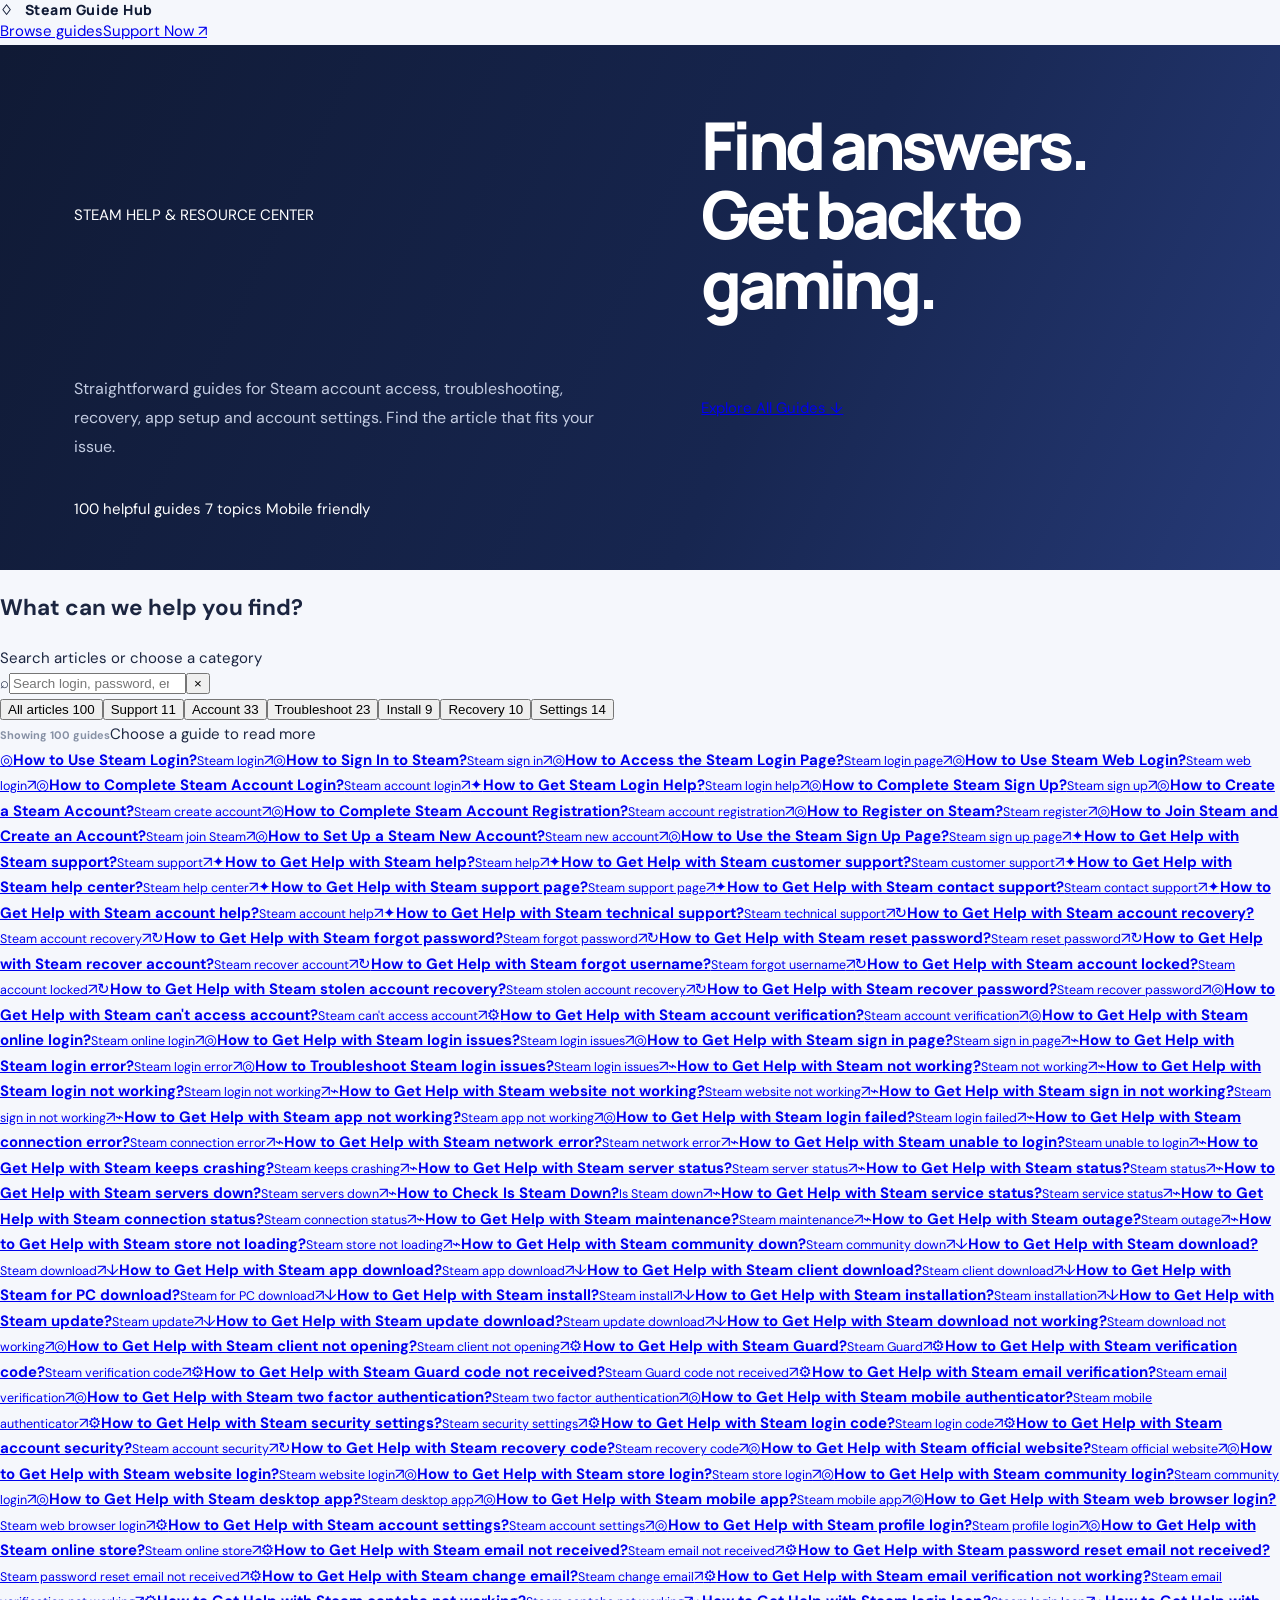
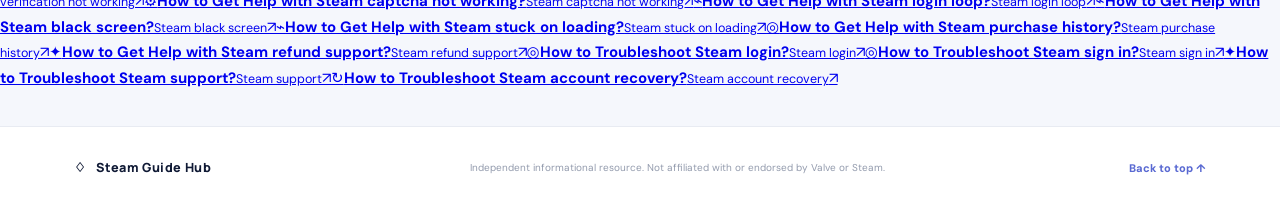
==== index.html @ aa79233b "Add files via upload" ====
<!doctype html><html lang="en"><head><meta charset="utf-8"><meta name="viewport" content="width=device-width, initial-scale=1"><title>Steam Guide Hub | Account Help & Troubleshooting</title><meta name="description" content="Find practical Steam guides for login, account recovery, Steam Guard, downloads, support and troubleshooting."><meta name="theme-color" content="#17245e"><link rel="stylesheet" href="style.css"></head><body id="top">
<header class="site-header"><div class="header-inner"><a class="brand" href="index.html"><span class="brand-icon">♢</span><span>Steam Guide Hub</span></a><nav><a href="#guides">Browse guides</a><a class="support-button" href="#guides">Support Now <span>↗</span></a></nav></div></header>
<main><section class="hero"><div class="hero-inner"><p class="hero-kicker">STEAM HELP & RESOURCE CENTER</p><h1>Find answers.<br>Get back to gaming.</h1><p class="hero-description">Straightforward guides for Steam account access, troubleshooting, recovery, app setup and account settings. Find the article that fits your issue.</p><a class="hero-cta" href="#guides">Explore All Guides <span>↓</span></a><div class="hero-stats"><span><i></i> 100 helpful guides</span><span><i></i> 7 topics</span><span><i></i> Mobile friendly</span></div></div><div class="hero-orbit orbit-one"></div><div class="hero-orbit orbit-two"></div></section>
<section class="library-section" id="guides"><div class="library-panel"><div class="library-heading"><h2>What can we help you find?</h2><span>Search articles or choose a category</span></div><label class="search-field"><span class="search-symbol">⌕</span><input id="guideSearch" type="search" placeholder="Search login, password, error, settings..." aria-label="Search articles"><button id="clearSearch" type="button" aria-label="Clear search">×</button></label><div class="category-row" id="categoryFilters"><button class="category-chip active" type="button" aria-pressed="true" data-filter="All articles">All articles <span>100</span></button><button class="category-chip" type="button" aria-pressed="false" data-filter="Support">Support <span>11</span></button><button class="category-chip" type="button" aria-pressed="false" data-filter="Account">Account <span>33</span></button><button class="category-chip" type="button" aria-pressed="false" data-filter="Troubleshoot">Troubleshoot <span>23</span></button><button class="category-chip" type="button" aria-pressed="false" data-filter="Install">Install <span>9</span></button><button class="category-chip" type="button" aria-pressed="false" data-filter="Recovery">Recovery <span>10</span></button><button class="category-chip" type="button" aria-pressed="false" data-filter="Settings">Settings <span>14</span></button></div><div class="results-heading"><strong id="resultCount">Showing 100 guides</strong><span>Choose a guide to read more</span></div><div class="article-grid" id="articleGrid"><a class="article-card" href="how-to-use-steam-login.html" data-category="Account" data-search="how to use steam login? steam login account"><span class="article-card-icon">◎</span><span class="article-card-body"><strong>How to Use Steam Login?</strong><small>Steam login</small></span><span class="article-card-arrow">↗</span></a><a class="article-card" href="how-to-sign-in-to-steam.html" data-category="Account" data-search="how to sign in to steam? steam sign in account"><span class="article-card-icon">◎</span><span class="article-card-body"><strong>How to Sign In to Steam?</strong><small>Steam sign in</small></span><span class="article-card-arrow">↗</span></a><a class="article-card" href="how-to-access-the-steam-login-page.html" data-category="Account" data-search="how to access the steam login page? steam login page account"><span class="article-card-icon">◎</span><span class="article-card-body"><strong>How to Access the Steam Login Page?</strong><small>Steam login page</small></span><span class="article-card-arrow">↗</span></a><a class="article-card" href="how-to-use-steam-web-login.html" data-category="Account" data-search="how to use steam web login? steam web login account"><span class="article-card-icon">◎</span><span class="article-card-body"><strong>How to Use Steam Web Login?</strong><small>Steam web login</small></span><span class="article-card-arrow">↗</span></a><a class="article-card" href="how-to-complete-steam-account-login.html" data-category="Account" data-search="how to complete steam account login? steam account login account"><span class="article-card-icon">◎</span><span class="article-card-body"><strong>How to Complete Steam Account Login?</strong><small>Steam account login</small></span><span class="article-card-arrow">↗</span></a><a class="article-card" href="how-to-get-steam-login-help.html" data-category="Support" data-search="how to get steam login help? steam login help support"><span class="article-card-icon">✦</span><span class="article-card-body"><strong>How to Get Steam Login Help?</strong><small>Steam login help</small></span><span class="article-card-arrow">↗</span></a><a class="article-card" href="how-to-complete-steam-sign-up.html" data-category="Account" data-search="how to complete steam sign up? steam sign up account"><span class="article-card-icon">◎</span><span class="article-card-body"><strong>How to Complete Steam Sign Up?</strong><small>Steam sign up</small></span><span class="article-card-arrow">↗</span></a><a class="article-card" href="how-to-create-a-steam-account.html" data-category="Account" data-search="how to create a steam account? steam create account account"><span class="article-card-icon">◎</span><span class="article-card-body"><strong>How to Create a Steam Account?</strong><small>Steam create account</small></span><span class="article-card-arrow">↗</span></a><a class="article-card" href="how-to-complete-steam-account-registration.html" data-category="Account" data-search="how to complete steam account registration? steam account registration account"><span class="article-card-icon">◎</span><span class="article-card-body"><strong>How to Complete Steam Account Registration?</strong><small>Steam account registration</small></span><span class="article-card-arrow">↗</span></a><a class="article-card" href="how-to-register-on-steam.html" data-category="Account" data-search="how to register on steam? steam register account"><span class="article-card-icon">◎</span><span class="article-card-body"><strong>How to Register on Steam?</strong><small>Steam register</small></span><span class="article-card-arrow">↗</span></a><a class="article-card" href="how-to-join-steam-and-create-an-account.html" data-category="Account" data-search="how to join steam and create an account? steam join steam account"><span class="article-card-icon">◎</span><span class="article-card-body"><strong>How to Join Steam and Create an Account?</strong><small>Steam join Steam</small></span><span class="article-card-arrow">↗</span></a><a class="article-card" href="how-to-set-up-a-steam-new-account.html" data-category="Account" data-search="how to set up a steam new account? steam new account account"><span class="article-card-icon">◎</span><span class="article-card-body"><strong>How to Set Up a Steam New Account?</strong><small>Steam new account</small></span><span class="article-card-arrow">↗</span></a><a class="article-card" href="how-to-use-the-steam-sign-up-page.html" data-category="Account" data-search="how to use the steam sign up page? steam sign up page account"><span class="article-card-icon">◎</span><span class="article-card-body"><strong>How to Use the Steam Sign Up Page?</strong><small>Steam sign up page</small></span><span class="article-card-arrow">↗</span></a><a class="article-card" href="how-to-get-help-with-steam-support.html" data-category="Support" data-search="how to get help with steam support? steam support support"><span class="article-card-icon">✦</span><span class="article-card-body"><strong>How to Get Help with Steam support?</strong><small>Steam support</small></span><span class="article-card-arrow">↗</span></a><a class="article-card" href="how-to-get-help-with-steam-help.html" data-category="Support" data-search="how to get help with steam help? steam help support"><span class="article-card-icon">✦</span><span class="article-card-body"><strong>How to Get Help with Steam help?</strong><small>Steam help</small></span><span class="article-card-arrow">↗</span></a><a class="article-card" href="how-to-get-help-with-steam-customer-support.html" data-category="Support" data-search="how to get help with steam customer support? steam customer support support"><span class="article-card-icon">✦</span><span class="article-card-body"><strong>How to Get Help with Steam customer support?</strong><small>Steam customer support</small></span><span class="article-card-arrow">↗</span></a><a class="article-card" href="how-to-get-help-with-steam-help-center.html" data-category="Support" data-search="how to get help with steam help center? steam help center support"><span class="article-card-icon">✦</span><span class="article-card-body"><strong>How to Get Help with Steam help center?</strong><small>Steam help center</small></span><span class="article-card-arrow">↗</span></a><a class="article-card" href="how-to-get-help-with-steam-support-page.html" data-category="Support" data-search="how to get help with steam support page? steam support page support"><span class="article-card-icon">✦</span><span class="article-card-body"><strong>How to Get Help with Steam support page?</strong><small>Steam support page</small></span><span class="article-card-arrow">↗</span></a><a class="article-card" href="how-to-get-help-with-steam-contact-support.html" data-category="Support" data-search="how to get help with steam contact support? steam contact support support"><span class="article-card-icon">✦</span><span class="article-card-body"><strong>How to Get Help with Steam contact support?</strong><small>Steam contact support</small></span><span class="article-card-arrow">↗</span></a><a class="article-card" href="how-to-get-help-with-steam-account-help.html" data-category="Support" data-search="how to get help with steam account help? steam account help support"><span class="article-card-icon">✦</span><span class="article-card-body"><strong>How to Get Help with Steam account help?</strong><small>Steam account help</small></span><span class="article-card-arrow">↗</span></a><a class="article-card" href="how-to-get-help-with-steam-technical-support.html" data-category="Support" data-search="how to get help with steam technical support? steam technical support support"><span class="article-card-icon">✦</span><span class="article-card-body"><strong>How to Get Help with Steam technical support?</strong><small>Steam technical support</small></span><span class="article-card-arrow">↗</span></a><a class="article-card" href="how-to-get-help-with-steam-account-recovery.html" data-category="Recovery" data-search="how to get help with steam account recovery? steam account recovery recovery"><span class="article-card-icon">↻</span><span class="article-card-body"><strong>How to Get Help with Steam account recovery?</strong><small>Steam account recovery</small></span><span class="article-card-arrow">↗</span></a><a class="article-card" href="how-to-get-help-with-steam-forgot-password.html" data-category="Recovery" data-search="how to get help with steam forgot password? steam forgot password recovery"><span class="article-card-icon">↻</span><span class="article-card-body"><strong>How to Get Help with Steam forgot password?</strong><small>Steam forgot password</small></span><span class="article-card-arrow">↗</span></a><a class="article-card" href="how-to-get-help-with-steam-reset-password.html" data-category="Recovery" data-search="how to get help with steam reset password? steam reset password recovery"><span class="article-card-icon">↻</span><span class="article-card-body"><strong>How to Get Help with Steam reset password?</strong><small>Steam reset password</small></span><span class="article-card-arrow">↗</span></a><a class="article-card" href="how-to-get-help-with-steam-recover-account.html" data-category="Recovery" data-search="how to get help with steam recover account? steam recover account recovery"><span class="article-card-icon">↻</span><span class="article-card-body"><strong>How to Get Help with Steam recover account?</strong><small>Steam recover account</small></span><span class="article-card-arrow">↗</span></a><a class="article-card" href="how-to-get-help-with-steam-forgot-username.html" data-category="Recovery" data-search="how to get help with steam forgot username? steam forgot username recovery"><span class="article-card-icon">↻</span><span class="article-card-body"><strong>How to Get Help with Steam forgot username?</strong><small>Steam forgot username</small></span><span class="article-card-arrow">↗</span></a><a class="article-card" href="how-to-get-help-with-steam-account-locked.html" data-category="Recovery" data-search="how to get help with steam account locked? steam account locked recovery"><span class="article-card-icon">↻</span><span class="article-card-body"><strong>How to Get Help with Steam account locked?</strong><small>Steam account locked</small></span><span class="article-card-arrow">↗</span></a><a class="article-card" href="how-to-get-help-with-steam-stolen-account-recovery.html" data-category="Recovery" data-search="how to get help with steam stolen account recovery? steam stolen account recovery recovery"><span class="article-card-icon">↻</span><span class="article-card-body"><strong>How to Get Help with Steam stolen account recovery?</strong><small>Steam stolen account recovery</small></span><span class="article-card-arrow">↗</span></a><a class="article-card" href="how-to-get-help-with-steam-recover-password.html" data-category="Recovery" data-search="how to get help with steam recover password? steam recover password recovery"><span class="article-card-icon">↻</span><span class="article-card-body"><strong>How to Get Help with Steam recover password?</strong><small>Steam recover password</small></span><span class="article-card-arrow">↗</span></a><a class="article-card" href="how-to-get-help-with-steam-can-t-access-account.html" data-category="Account" data-search="how to get help with steam can&amp;#x27;t access account? steam can&amp;#x27;t access account account"><span class="article-card-icon">◎</span><span class="article-card-body"><strong>How to Get Help with Steam can&#x27;t access account?</strong><small>Steam can&#x27;t access account</small></span><span class="article-card-arrow">↗</span></a><a class="article-card" href="how-to-get-help-with-steam-account-verification.html" data-category="Settings" data-search="how to get help with steam account verification? steam account verification settings"><span class="article-card-icon">⚙</span><span class="article-card-body"><strong>How to Get Help with Steam account verification?</strong><small>Steam account verification</small></span><span class="article-card-arrow">↗</span></a><a class="article-card" href="how-to-get-help-with-steam-online-login.html" data-category="Account" data-search="how to get help with steam online login? steam online login account"><span class="article-card-icon">◎</span><span class="article-card-body"><strong>How to Get Help with Steam online login?</strong><small>Steam online login</small></span><span class="article-card-arrow">↗</span></a><a class="article-card" href="how-to-get-help-with-steam-login-issues.html" data-category="Account" data-search="how to get help with steam login issues? steam login issues account"><span class="article-card-icon">◎</span><span class="article-card-body"><strong>How to Get Help with Steam login issues?</strong><small>Steam login issues</small></span><span class="article-card-arrow">↗</span></a><a class="article-card" href="how-to-get-help-with-steam-sign-in-page.html" data-category="Account" data-search="how to get help with steam sign in page? steam sign in page account"><span class="article-card-icon">◎</span><span class="article-card-body"><strong>How to Get Help with Steam sign in page?</strong><small>Steam sign in page</small></span><span class="article-card-arrow">↗</span></a><a class="article-card" href="how-to-get-help-with-steam-login-error.html" data-category="Troubleshoot" data-search="how to get help with steam login error? steam login error troubleshoot"><span class="article-card-icon">⌁</span><span class="article-card-body"><strong>How to Get Help with Steam login error?</strong><small>Steam login error</small></span><span class="article-card-arrow">↗</span></a><a class="article-card" href="how-to-troubleshoot-steam-login-issues.html" data-category="Account" data-search="how to troubleshoot steam login issues? steam login issues account"><span class="article-card-icon">◎</span><span class="article-card-body"><strong>How to Troubleshoot Steam login issues?</strong><small>Steam login issues</small></span><span class="article-card-arrow">↗</span></a><a class="article-card" href="how-to-get-help-with-steam-not-working.html" data-category="Troubleshoot" data-search="how to get help with steam not working? steam not working troubleshoot"><span class="article-card-icon">⌁</span><span class="article-card-body"><strong>How to Get Help with Steam not working?</strong><small>Steam not working</small></span><span class="article-card-arrow">↗</span></a><a class="article-card" href="how-to-get-help-with-steam-login-not-working.html" data-category="Troubleshoot" data-search="how to get help with steam login not working? steam login not working troubleshoot"><span class="article-card-icon">⌁</span><span class="article-card-body"><strong>How to Get Help with Steam login not working?</strong><small>Steam login not working</small></span><span class="article-card-arrow">↗</span></a><a class="article-card" href="how-to-get-help-with-steam-website-not-working.html" data-category="Troubleshoot" data-search="how to get help with steam website not working? steam website not working troubleshoot"><span class="article-card-icon">⌁</span><span class="article-card-body"><strong>How to Get Help with Steam website not working?</strong><small>Steam website not working</small></span><span class="article-card-arrow">↗</span></a><a class="article-card" href="how-to-get-help-with-steam-sign-in-not-working.html" data-category="Troubleshoot" data-search="how to get help with steam sign in not working? steam sign in not working troubleshoot"><span class="article-card-icon">⌁</span><span class="article-card-body"><strong>How to Get Help with Steam sign in not working?</strong><small>Steam sign in not working</small></span><span class="article-card-arrow">↗</span></a><a class="article-card" href="how-to-get-help-with-steam-app-not-working.html" data-category="Troubleshoot" data-search="how to get help with steam app not working? steam app not working troubleshoot"><span class="article-card-icon">⌁</span><span class="article-card-body"><strong>How to Get Help with Steam app not working?</strong><small>Steam app not working</small></span><span class="article-card-arrow">↗</span></a><a class="article-card" href="how-to-get-help-with-steam-login-failed.html" data-category="Account" data-search="how to get help with steam login failed? steam login failed account"><span class="article-card-icon">◎</span><span class="article-card-body"><strong>How to Get Help with Steam login failed?</strong><small>Steam login failed</small></span><span class="article-card-arrow">↗</span></a><a class="article-card" href="how-to-get-help-with-steam-connection-error.html" data-category="Troubleshoot" data-search="how to get help with steam connection error? steam connection error troubleshoot"><span class="article-card-icon">⌁</span><span class="article-card-body"><strong>How to Get Help with Steam connection error?</strong><small>Steam connection error</small></span><span class="article-card-arrow">↗</span></a><a class="article-card" href="how-to-get-help-with-steam-network-error.html" data-category="Troubleshoot" data-search="how to get help with steam network error? steam network error troubleshoot"><span class="article-card-icon">⌁</span><span class="article-card-body"><strong>How to Get Help with Steam network error?</strong><small>Steam network error</small></span><span class="article-card-arrow">↗</span></a><a class="article-card" href="how-to-get-help-with-steam-unable-to-login.html" data-category="Troubleshoot" data-search="how to get help with steam unable to login? steam unable to login troubleshoot"><span class="article-card-icon">⌁</span><span class="article-card-body"><strong>How to Get Help with Steam unable to login?</strong><small>Steam unable to login</small></span><span class="article-card-arrow">↗</span></a><a class="article-card" href="how-to-get-help-with-steam-keeps-crashing.html" data-category="Troubleshoot" data-search="how to get help with steam keeps crashing? steam keeps crashing troubleshoot"><span class="article-card-icon">⌁</span><span class="article-card-body"><strong>How to Get Help with Steam keeps crashing?</strong><small>Steam keeps crashing</small></span><span class="article-card-arrow">↗</span></a><a class="article-card" href="how-to-get-help-with-steam-server-status.html" data-category="Troubleshoot" data-search="how to get help with steam server status? steam server status troubleshoot"><span class="article-card-icon">⌁</span><span class="article-card-body"><strong>How to Get Help with Steam server status?</strong><small>Steam server status</small></span><span class="article-card-arrow">↗</span></a><a class="article-card" href="how-to-get-help-with-steam-status.html" data-category="Troubleshoot" data-search="how to get help with steam status? steam status troubleshoot"><span class="article-card-icon">⌁</span><span class="article-card-body"><strong>How to Get Help with Steam status?</strong><small>Steam status</small></span><span class="article-card-arrow">↗</span></a><a class="article-card" href="how-to-get-help-with-steam-servers-down.html" data-category="Troubleshoot" data-search="how to get help with steam servers down? steam servers down troubleshoot"><span class="article-card-icon">⌁</span><span class="article-card-body"><strong>How to Get Help with Steam servers down?</strong><small>Steam servers down</small></span><span class="article-card-arrow">↗</span></a><a class="article-card" href="how-to-check-is-steam-down.html" data-category="Troubleshoot" data-search="how to check is steam down? is steam down troubleshoot"><span class="article-card-icon">⌁</span><span class="article-card-body"><strong>How to Check Is Steam Down?</strong><small>Is Steam down</small></span><span class="article-card-arrow">↗</span></a><a class="article-card" href="how-to-get-help-with-steam-service-status.html" data-category="Troubleshoot" data-search="how to get help with steam service status? steam service status troubleshoot"><span class="article-card-icon">⌁</span><span class="article-card-body"><strong>How to Get Help with Steam service status?</strong><small>Steam service status</small></span><span class="article-card-arrow">↗</span></a><a class="article-card" href="how-to-get-help-with-steam-connection-status.html" data-category="Troubleshoot" data-search="how to get help with steam connection status? steam connection status troubleshoot"><span class="article-card-icon">⌁</span><span class="article-card-body"><strong>How to Get Help with Steam connection status?</strong><small>Steam connection status</small></span><span class="article-card-arrow">↗</span></a><a class="article-card" href="how-to-get-help-with-steam-maintenance.html" data-category="Troubleshoot" data-search="how to get help with steam maintenance? steam maintenance troubleshoot"><span class="article-card-icon">⌁</span><span class="article-card-body"><strong>How to Get Help with Steam maintenance?</strong><small>Steam maintenance</small></span><span class="article-card-arrow">↗</span></a><a class="article-card" href="how-to-get-help-with-steam-outage.html" data-category="Troubleshoot" data-search="how to get help with steam outage? steam outage troubleshoot"><span class="article-card-icon">⌁</span><span class="article-card-body"><strong>How to Get Help with Steam outage?</strong><small>Steam outage</small></span><span class="article-card-arrow">↗</span></a><a class="article-card" href="how-to-get-help-with-steam-store-not-loading.html" data-category="Troubleshoot" data-search="how to get help with steam store not loading? steam store not loading troubleshoot"><span class="article-card-icon">⌁</span><span class="article-card-body"><strong>How to Get Help with Steam store not loading?</strong><small>Steam store not loading</small></span><span class="article-card-arrow">↗</span></a><a class="article-card" href="how-to-get-help-with-steam-community-down.html" data-category="Troubleshoot" data-search="how to get help with steam community down? steam community down troubleshoot"><span class="article-card-icon">⌁</span><span class="article-card-body"><strong>How to Get Help with Steam community down?</strong><small>Steam community down</small></span><span class="article-card-arrow">↗</span></a><a class="article-card" href="how-to-get-help-with-steam-download.html" data-category="Install" data-search="how to get help with steam download? steam download install"><span class="article-card-icon">↓</span><span class="article-card-body"><strong>How to Get Help with Steam download?</strong><small>Steam download</small></span><span class="article-card-arrow">↗</span></a><a class="article-card" href="how-to-get-help-with-steam-app-download.html" data-category="Install" data-search="how to get help with steam app download? steam app download install"><span class="article-card-icon">↓</span><span class="article-card-body"><strong>How to Get Help with Steam app download?</strong><small>Steam app download</small></span><span class="article-card-arrow">↗</span></a><a class="article-card" href="how-to-get-help-with-steam-client-download.html" data-category="Install" data-search="how to get help with steam client download? steam client download install"><span class="article-card-icon">↓</span><span class="article-card-body"><strong>How to Get Help with Steam client download?</strong><small>Steam client download</small></span><span class="article-card-arrow">↗</span></a><a class="article-card" href="how-to-get-help-with-steam-for-pc-download.html" data-category="Install" data-search="how to get help with steam for pc download? steam for pc download install"><span class="article-card-icon">↓</span><span class="article-card-body"><strong>How to Get Help with Steam for PC download?</strong><small>Steam for PC download</small></span><span class="article-card-arrow">↗</span></a><a class="article-card" href="how-to-get-help-with-steam-install.html" data-category="Install" data-search="how to get help with steam install? steam install install"><span class="article-card-icon">↓</span><span class="article-card-body"><strong>How to Get Help with Steam install?</strong><small>Steam install</small></span><span class="article-card-arrow">↗</span></a><a class="article-card" href="how-to-get-help-with-steam-installation.html" data-category="Install" data-search="how to get help with steam installation? steam installation install"><span class="article-card-icon">↓</span><span class="article-card-body"><strong>How to Get Help with Steam installation?</strong><small>Steam installation</small></span><span class="article-card-arrow">↗</span></a><a class="article-card" href="how-to-get-help-with-steam-update.html" data-category="Install" data-search="how to get help with steam update? steam update install"><span class="article-card-icon">↓</span><span class="article-card-body"><strong>How to Get Help with Steam update?</strong><small>Steam update</small></span><span class="article-card-arrow">↗</span></a><a class="article-card" href="how-to-get-help-with-steam-update-download.html" data-category="Install" data-search="how to get help with steam update download? steam update download install"><span class="article-card-icon">↓</span><span class="article-card-body"><strong>How to Get Help with Steam update download?</strong><small>Steam update download</small></span><span class="article-card-arrow">↗</span></a><a class="article-card" href="how-to-get-help-with-steam-download-not-working.html" data-category="Install" data-search="how to get help with steam download not working? steam download not working install"><span class="article-card-icon">↓</span><span class="article-card-body"><strong>How to Get Help with Steam download not working?</strong><small>Steam download not working</small></span><span class="article-card-arrow">↗</span></a><a class="article-card" href="how-to-get-help-with-steam-client-not-opening.html" data-category="Account" data-search="how to get help with steam client not opening? steam client not opening account"><span class="article-card-icon">◎</span><span class="article-card-body"><strong>How to Get Help with Steam client not opening?</strong><small>Steam client not opening</small></span><span class="article-card-arrow">↗</span></a><a class="article-card" href="how-to-get-help-with-steam-guard.html" data-category="Settings" data-search="how to get help with steam guard? steam guard settings"><span class="article-card-icon">⚙</span><span class="article-card-body"><strong>How to Get Help with Steam Guard?</strong><small>Steam Guard</small></span><span class="article-card-arrow">↗</span></a><a class="article-card" href="how-to-get-help-with-steam-verification-code.html" data-category="Settings" data-search="how to get help with steam verification code? steam verification code settings"><span class="article-card-icon">⚙</span><span class="article-card-body"><strong>How to Get Help with Steam verification code?</strong><small>Steam verification code</small></span><span class="article-card-arrow">↗</span></a><a class="article-card" href="how-to-get-help-with-steam-guard-code-not-received.html" data-category="Settings" data-search="how to get help with steam guard code not received? steam guard code not received settings"><span class="article-card-icon">⚙</span><span class="article-card-body"><strong>How to Get Help with Steam Guard code not received?</strong><small>Steam Guard code not received</small></span><span class="article-card-arrow">↗</span></a><a class="article-card" href="how-to-get-help-with-steam-email-verification.html" data-category="Settings" data-search="how to get help with steam email verification? steam email verification settings"><span class="article-card-icon">⚙</span><span class="article-card-body"><strong>How to Get Help with Steam email verification?</strong><small>Steam email verification</small></span><span class="article-card-arrow">↗</span></a><a class="article-card" href="how-to-get-help-with-steam-two-factor-authentication.html" data-category="Account" data-search="how to get help with steam two factor authentication? steam two factor authentication account"><span class="article-card-icon">◎</span><span class="article-card-body"><strong>How to Get Help with Steam two factor authentication?</strong><small>Steam two factor authentication</small></span><span class="article-card-arrow">↗</span></a><a class="article-card" href="how-to-get-help-with-steam-mobile-authenticator.html" data-category="Account" data-search="how to get help with steam mobile authenticator? steam mobile authenticator account"><span class="article-card-icon">◎</span><span class="article-card-body"><strong>How to Get Help with Steam mobile authenticator?</strong><small>Steam mobile authenticator</small></span><span class="article-card-arrow">↗</span></a><a class="article-card" href="how-to-get-help-with-steam-security-settings.html" data-category="Settings" data-search="how to get help with steam security settings? steam security settings settings"><span class="article-card-icon">⚙</span><span class="article-card-body"><strong>How to Get Help with Steam security settings?</strong><small>Steam security settings</small></span><span class="article-card-arrow">↗</span></a><a class="article-card" href="how-to-get-help-with-steam-login-code.html" data-category="Settings" data-search="how to get help with steam login code? steam login code settings"><span class="article-card-icon">⚙</span><span class="article-card-body"><strong>How to Get Help with Steam login code?</strong><small>Steam login code</small></span><span class="article-card-arrow">↗</span></a><a class="article-card" href="how-to-get-help-with-steam-account-security.html" data-category="Settings" data-search="how to get help with steam account security? steam account security settings"><span class="article-card-icon">⚙</span><span class="article-card-body"><strong>How to Get Help with Steam account security?</strong><small>Steam account security</small></span><span class="article-card-arrow">↗</span></a><a class="article-card" href="how-to-get-help-with-steam-recovery-code.html" data-category="Recovery" data-search="how to get help with steam recovery code? steam recovery code recovery"><span class="article-card-icon">↻</span><span class="article-card-body"><strong>How to Get Help with Steam recovery code?</strong><small>Steam recovery code</small></span><span class="article-card-arrow">↗</span></a><a class="article-card" href="how-to-get-help-with-steam-official-website.html" data-category="Account" data-search="how to get help with steam official website? steam official website account"><span class="article-card-icon">◎</span><span class="article-card-body"><strong>How to Get Help with Steam official website?</strong><small>Steam official website</small></span><span class="article-card-arrow">↗</span></a><a class="article-card" href="how-to-get-help-with-steam-website-login.html" data-category="Account" data-search="how to get help with steam website login? steam website login account"><span class="article-card-icon">◎</span><span class="article-card-body"><strong>How to Get Help with Steam website login?</strong><small>Steam website login</small></span><span class="article-card-arrow">↗</span></a><a class="article-card" href="how-to-get-help-with-steam-store-login.html" data-category="Account" data-search="how to get help with steam store login? steam store login account"><span class="article-card-icon">◎</span><span class="article-card-body"><strong>How to Get Help with Steam store login?</strong><small>Steam store login</small></span><span class="article-card-arrow">↗</span></a><a class="article-card" href="how-to-get-help-with-steam-community-login.html" data-category="Account" data-search="how to get help with steam community login? steam community login account"><span class="article-card-icon">◎</span><span class="article-card-body"><strong>How to Get Help with Steam community login?</strong><small>Steam community login</small></span><span class="article-card-arrow">↗</span></a><a class="article-card" href="how-to-get-help-with-steam-desktop-app.html" data-category="Account" data-search="how to get help with steam desktop app? steam desktop app account"><span class="article-card-icon">◎</span><span class="article-card-body"><strong>How to Get Help with Steam desktop app?</strong><small>Steam desktop app</small></span><span class="article-card-arrow">↗</span></a><a class="article-card" href="how-to-get-help-with-steam-mobile-app.html" data-category="Account" data-search="how to get help with steam mobile app? steam mobile app account"><span class="article-card-icon">◎</span><span class="article-card-body"><strong>How to Get Help with Steam mobile app?</strong><small>Steam mobile app</small></span><span class="article-card-arrow">↗</span></a><a class="article-card" href="how-to-get-help-with-steam-web-browser-login.html" data-category="Account" data-search="how to get help with steam web browser login? steam web browser login account"><span class="article-card-icon">◎</span><span class="article-card-body"><strong>How to Get Help with Steam web browser login?</strong><small>Steam web browser login</small></span><span class="article-card-arrow">↗</span></a><a class="article-card" href="how-to-get-help-with-steam-account-settings.html" data-category="Settings" data-search="how to get help with steam account settings? steam account settings settings"><span class="article-card-icon">⚙</span><span class="article-card-body"><strong>How to Get Help with Steam account settings?</strong><small>Steam account settings</small></span><span class="article-card-arrow">↗</span></a><a class="article-card" href="how-to-get-help-with-steam-profile-login.html" data-category="Account" data-search="how to get help with steam profile login? steam profile login account"><span class="article-card-icon">◎</span><span class="article-card-body"><strong>How to Get Help with Steam profile login?</strong><small>Steam profile login</small></span><span class="article-card-arrow">↗</span></a><a class="article-card" href="how-to-get-help-with-steam-online-store.html" data-category="Account" data-search="how to get help with steam online store? steam online store account"><span class="article-card-icon">◎</span><span class="article-card-body"><strong>How to Get Help with Steam online store?</strong><small>Steam online store</small></span><span class="article-card-arrow">↗</span></a><a class="article-card" href="how-to-get-help-with-steam-email-not-received.html" data-category="Settings" data-search="how to get help with steam email not received? steam email not received settings"><span class="article-card-icon">⚙</span><span class="article-card-body"><strong>How to Get Help with Steam email not received?</strong><small>Steam email not received</small></span><span class="article-card-arrow">↗</span></a><a class="article-card" href="how-to-get-help-with-steam-password-reset-email-not-received.html" data-category="Settings" data-search="how to get help with steam password reset email not received? steam password reset email not received settings"><span class="article-card-icon">⚙</span><span class="article-card-body"><strong>How to Get Help with Steam password reset email not received?</strong><small>Steam password reset email not received</small></span><span class="article-card-arrow">↗</span></a><a class="article-card" href="how-to-get-help-with-steam-change-email.html" data-category="Settings" data-search="how to get help with steam change email? steam change email settings"><span class="article-card-icon">⚙</span><span class="article-card-body"><strong>How to Get Help with Steam change email?</strong><small>Steam change email</small></span><span class="article-card-arrow">↗</span></a><a class="article-card" href="how-to-get-help-with-steam-email-verification-not-working.html" data-category="Settings" data-search="how to get help with steam email verification not working? steam email verification not working settings"><span class="article-card-icon">⚙</span><span class="article-card-body"><strong>How to Get Help with Steam email verification not working?</strong><small>Steam email verification not working</small></span><span class="article-card-arrow">↗</span></a><a class="article-card" href="how-to-get-help-with-steam-captcha-not-working.html" data-category="Settings" data-search="how to get help with steam captcha not working? steam captcha not working settings"><span class="article-card-icon">⚙</span><span class="article-card-body"><strong>How to Get Help with Steam captcha not working?</strong><small>Steam captcha not working</small></span><span class="article-card-arrow">↗</span></a><a class="article-card" href="how-to-get-help-with-steam-login-loop.html" data-category="Troubleshoot" data-search="how to get help with steam login loop? steam login loop troubleshoot"><span class="article-card-icon">⌁</span><span class="article-card-body"><strong>How to Get Help with Steam login loop?</strong><small>Steam login loop</small></span><span class="article-card-arrow">↗</span></a><a class="article-card" href="how-to-get-help-with-steam-black-screen.html" data-category="Troubleshoot" data-search="how to get help with steam black screen? steam black screen troubleshoot"><span class="article-card-icon">⌁</span><span class="article-card-body"><strong>How to Get Help with Steam black screen?</strong><small>Steam black screen</small></span><span class="article-card-arrow">↗</span></a><a class="article-card" href="how-to-get-help-with-steam-stuck-on-loading.html" data-category="Troubleshoot" data-search="how to get help with steam stuck on loading? steam stuck on loading troubleshoot"><span class="article-card-icon">⌁</span><span class="article-card-body"><strong>How to Get Help with Steam stuck on loading?</strong><small>Steam stuck on loading</small></span><span class="article-card-arrow">↗</span></a><a class="article-card" href="how-to-get-help-with-steam-purchase-history.html" data-category="Account" data-search="how to get help with steam purchase history? steam purchase history account"><span class="article-card-icon">◎</span><span class="article-card-body"><strong>How to Get Help with Steam purchase history?</strong><small>Steam purchase history</small></span><span class="article-card-arrow">↗</span></a><a class="article-card" href="how-to-get-help-with-steam-refund-support.html" data-category="Support" data-search="how to get help with steam refund support? steam refund support support"><span class="article-card-icon">✦</span><span class="article-card-body"><strong>How to Get Help with Steam refund support?</strong><small>Steam refund support</small></span><span class="article-card-arrow">↗</span></a><a class="article-card" href="how-to-troubleshoot-steam-login.html" data-category="Account" data-search="how to troubleshoot steam login? steam login account"><span class="article-card-icon">◎</span><span class="article-card-body"><strong>How to Troubleshoot Steam login?</strong><small>Steam login</small></span><span class="article-card-arrow">↗</span></a><a class="article-card" href="how-to-troubleshoot-steam-sign-in.html" data-category="Account" data-search="how to troubleshoot steam sign in? steam sign in account"><span class="article-card-icon">◎</span><span class="article-card-body"><strong>How to Troubleshoot Steam sign in?</strong><small>Steam sign in</small></span><span class="article-card-arrow">↗</span></a><a class="article-card" href="how-to-troubleshoot-steam-support.html" data-category="Support" data-search="how to troubleshoot steam support? steam support support"><span class="article-card-icon">✦</span><span class="article-card-body"><strong>How to Troubleshoot Steam support?</strong><small>Steam support</small></span><span class="article-card-arrow">↗</span></a><a class="article-card" href="how-to-troubleshoot-steam-account-recovery.html" data-category="Recovery" data-search="how to troubleshoot steam account recovery? steam account recovery recovery"><span class="article-card-icon">↻</span><span class="article-card-body"><strong>How to Troubleshoot Steam account recovery?</strong><small>Steam account recovery</small></span><span class="article-card-arrow">↗</span></a></div><div id="emptyState" class="empty-state" hidden>No matching guides found. Try another search or category.</div></div></section></main>
<footer><div class="footer-inner"><a class="brand footer-brand" href="index.html"><span class="brand-icon">♢</span><span>Steam Guide Hub</span></a><p>Independent informational resource. Not affiliated with or endorsed by Valve or Steam.</p><a href="#top">Back to top ↑</a></div></footer><script src="script.js" defer></script></body></html>
---- style.css ----
@import url('https://fonts.googleapis.com/css2?family=DM+Sans:wght@400;500;600;700;800&family=Manrope:wght@500;600;700;800&display=swap');
:root{--navy:#101a35;--navy2:#17264a;--blue:#526cf5;--cyan:#75d9ed;--ink:#1b2540;--muted:#69748b;--paper:#f5f7fc;--white:#fff;--line:#e5e9f2;--lav:#eef0ff}
*{box-sizing:border-box}html{scroll-behavior:smooth;scroll-padding-top:25px}
body{margin:0;background:var(--paper);color:var(--ink);font:15px/1.7 'DM Sans',system-ui,-apple-system,Segoe UI,Arial,sans-serif}
.topbar{height:76px;padding:0 max(calc((100% - 1180px)/2),24px);display:flex;align-items:center;justify-content:space-between;background:#fff;border-bottom:1px solid #edf0f6}
.brand{display:flex;align-items:center;gap:11px;text-decoration:none;color:var(--navy);font:800 14px 'Manrope',sans-serif;letter-spacing:.04em}
.brand-mark{width:37px;height:37px;border-radius:11px;background:linear-gradient(145deg,#6279ff,#394fcf);display:grid;place-items:center;color:#fff;font:800 20px 'Manrope';box-shadow:0 5px 13px #536bf044}
.brand-light{display:block;color:#8390a8;font:700 9px 'DM Sans';letter-spacing:.22em;margin-top:1px}
.topbar nav{display:flex;align-items:center;gap:28px}.topbar nav a{color:#59647b;text-decoration:none;font-weight:700;font-size:13px}.topbar nav .nav-pill{padding:9px 14px;border:1px solid #e4e8f2;border-radius:8px;color:#35436b}.nav-pill span{color:var(--blue);margin-left:7px}
.hero{position:relative;overflow:hidden;background:linear-gradient(115deg,#101a35 0%,#172650 60%,#263a77 100%);color:#fff}
.hero-inner{position:relative;z-index:1;max-width:1180px;min-height:460px;margin:auto;padding:66px 24px 48px;display:grid;grid-template-columns:1.08fr .92fr;align-items:center;gap:35px}
.hero-glow{position:absolute;border-radius:50%;filter:blur(1px);pointer-events:none}.hero-glow-one{width:460px;height:460px;right:5%;top:-250px;background:radial-gradient(circle,#586bf455,transparent 68%)}.hero-glow-two{width:420px;height:420px;left:-250px;bottom:-310px;background:radial-gradient(circle,#35c5dc22,transparent 70%)}
.eyebrow{display:flex;align-items:center;gap:9px;color:#9fb0ff;font-size:10px;font-weight:800;letter-spacing:.2em;margin:0 0 20px}.eyebrow-dot{width:7px;height:7px;border-radius:50%;background:#7ce0eb;box-shadow:0 0 12px #7ce0eb}
.hero h1{font:800 clamp(40px,5.3vw,66px)/1.06 'Manrope',sans-serif;letter-spacing:-.065em;margin:0;max-width:650px}.hero h1 span{color:#91a3ff}
.hero-description{max-width:530px;color:#c3cce2;font-size:16px;line-height:1.8;margin:20px 0 0}
.hero-button{display:inline-flex;align-items:center;gap:24px;margin-top:27px;padding:13px 17px;background:linear-gradient(110deg,#687dff,#5269e9);border-radius:9px;color:#fff;text-decoration:none;font-weight:800;font-size:13px;box-shadow:0 8px 22px #4f65e64d;transition:.2s}
.hero-button:hover{transform:translateY(-2px);box-shadow:0 12px 26px #4f65e666}.hero-button span{font-size:19px;line-height:10px}
.hero-proof{display:flex;align-items:center;gap:9px;margin-top:22px;color:#aebbd7;font-size:11px;font-weight:600}.proof-icon{width:17px;height:17px;border-radius:50%;display:grid;place-items:center;background:#1c8b81;color:#fff;font-size:11px}.proof-divider{color:#52617f}
.hero-visual{height:320px;position:relative;display:grid;place-items:center}.visual-orbit{position:absolute;border:1px solid #8d9cff27;border-radius:50%;transform:rotate(-20deg)}.orbit-a{width:330px;height:230px}.orbit-b{width:410px;height:280px;transform:rotate(24deg)}
.visual-card{position:absolute;border:1px solid #ffffff2b;border-radius:18px;background:linear-gradient(145deg,#ffffff20,#ffffff09);backdrop-filter:blur(12px);box-shadow:0 25px 65px #070e2580}
.card-back{width:190px;height:230px;transform:translate(57px,-20px) rotate(9deg);padding:30px 20px;opacity:.7}.mini-line{display:block;height:7px;width:100%;border-radius:8px;background:#a9b7ef55;margin-bottom:13px}.mini-line.short{width:58%}
.card-front{width:205px;height:252px;transform:translate(-18px,8px) rotate(-6deg);padding:25px;display:flex;flex-direction:column;justify-content:space-between}
.visual-icon{width:66px;height:66px;border-radius:18px;display:grid;place-items:center;background:linear-gradient(145deg,#758aff,#4058d4);font:800 36px 'Manrope';box-shadow:0 9px 24px #0a133e70}
.visual-card-title{font:800 24px/1.05 'Manrope';letter-spacing:-.04em}.visual-status{font-size:9px;letter-spacing:.15em;color:#c4cdef;font-weight:800}.visual-status i{display:inline-block;width:6px;height:6px;background:#75d9ed;border-radius:50%;margin-right:7px}
.float-chip{position:absolute;padding:9px 13px;border-radius:9px;background:#fff;color:#34416a;font-size:10px;font-weight:800;box-shadow:0 10px 30px #070e2540}.chip-top{top:42px;right:12px}.chip-bottom{bottom:30px;left:4px}
.hero-bottom{position:relative;z-index:1;border-top:1px solid #ffffff18;max-width:1180px;margin:auto;padding:17px 24px;display:flex;gap:17px;align-items:center;color:#8796ba;font-size:9px;font-weight:800;letter-spacing:.18em}.hero-bottom b{color:#6278d9}
.guide-section{max-width:1180px;margin:0 auto;padding:64px 24px 75px}
.section-intro{display:flex;justify-content:space-between;align-items:center;gap:20px}.section-kicker{color:var(--blue);font-size:10px;letter-spacing:.19em;font-weight:800;margin:0 0 7px}.section-intro h2{font:800 33px/1.2 'Manrope';letter-spacing:-.055em;margin:0;color:#17213c}.section-subtitle{margin:9px 0 0;color:#778198;font-size:13px}
.library-count{display:flex;align-items:center;gap:11px;padding:10px 16px;background:#fff;border:1px solid var(--line);border-radius:11px}.library-count strong{font:800 28px 'Manrope';color:var(--blue)}.library-count span{font-size:9px;line-height:1.4;letter-spacing:.12em;font-weight:800;color:#8b96aa}
.search-row{margin:30px 0 18px;display:flex;align-items:center;justify-content:space-between;gap:15px}.search-box{width:min(100%,500px);height:48px;display:flex;align-items:center;gap:11px;padding:0 14px;background:#fff;border:1px solid #e2e7f0;border-radius:9px;box-shadow:0 3px 12px #15203c08}.search-box:focus-within{border-color:#8999ff;box-shadow:0 0 0 3px #637aff17}.search-icon{font-size:25px;color:#7482a2;line-height:1}.search-box input{flex:1;min-width:0;border:0;outline:0;background:transparent;color:var(--ink);font:13px 'DM Sans'}.search-box input::placeholder{color:#9ba5b8}.search-box kbd{font:800 8px 'DM Sans';letter-spacing:.12em;color:#98a2b5;background:#f4f6fa;padding:5px 7px;border-radius:4px}#resultCount{color:#8791a5;font-size:11px;font-weight:700}
.guide-list{list-style:none;padding:0;margin:0;display:grid;grid-template-columns:repeat(3,minmax(0,1fr));gap:13px}
.guide-card{min-height:95px;display:flex;align-items:center;gap:13px;padding:15px 14px;background:#fff;border:1px solid #e7eaf2;border-radius:11px;box-shadow:0 3px 10px #18264a06;transition:transform .2s,border-color .2s,box-shadow .2s}
.guide-card:hover{transform:translateY(-3px);border-color:#c5ccff;box-shadow:0 12px 25px #263a7710}
.card-number{flex:0 0 34px;width:34px;height:34px;border-radius:9px;background:#f0f2ff;color:#6577e8;display:grid;place-items:center;font:800 11px 'Manrope'}
.card-copy{flex:1;min-width:0;display:flex;flex-direction:column;gap:4px}.card-copy a{color:#25304d;text-decoration:none;font-size:12px;font-weight:800;line-height:1.45}.card-copy a:hover{color:#526cf5}.card-keyword{font-size:10px;color:#929caf;white-space:nowrap;overflow:hidden;text-overflow:ellipsis}.card-arrow{color:#a0a9bf;font-size:17px}
.bottom-note{display:flex;align-items:center;gap:12px;margin-top:28px;padding:17px 19px;background:#eef1ff;border:1px solid #e0e5ff;border-radius:10px;color:#68738c;font-size:11px;line-height:1.55}.bottom-note strong{color:#33416b;font-size:12px}.note-check{width:27px;height:27px;display:grid;place-items:center;background:#dce3ff;color:#526cf5;border-radius:50%;font-weight:800}
footer{background:#fff;border-top:1px solid #e8ebf2}.footer-inner{max-width:1180px;margin:auto;padding:22px 24px;display:flex;align-items:center;justify-content:space-between;gap:18px}.footer-inner p{font-size:10px;color:#939bad}.footer-inner>a:last-child{font-size:11px;color:#5969d2;text-decoration:none;font-weight:800}.footer-brand{transform:scale(.9);transform-origin:left center}
.article-wrap{max-width:880px;margin:45px auto;padding:clamp(26px,5vw,58px);background:#fff;border:1px solid #e5e9f2;border-radius:16px;box-shadow:0 12px 35px #18264a0c}
.article-wrap .eyebrow{color:#526cf5;font-size:10px;letter-spacing:.17em}.article-wrap h1{font:800 clamp(30px,4.5vw,48px)/1.12 'Manrope';letter-spacing:-.06em;color:#17213c;margin:8px 0 12px}.article-wrap h2{font:800 23px 'Manrope';letter-spacing:-.035em;color:#29365d;margin-top:36px;padding-bottom:9px;border-bottom:1px solid #e9edf5}.article-wrap h3{font:700 16px 'Manrope';color:#273454;margin-top:22px}.article-wrap p,.article-wrap li{color:#59667e}.updated{display:inline-block;padding:5px 10px;background:#f0f2ff;border-radius:5px;color:#586bd1;font-size:11px;font-weight:800}.notice{padding:16px 18px;background:#f0f3ff;border-left:4px solid #6578ef;border-radius:8px;color:#53617e}.back-link{color:#526cf5;font-weight:800;text-decoration:none}
footer{margin-top:35px}[hidden]{display:none!important}
@media(max-width:900px){.hero-inner{grid-template-columns:1fr .8fr}.guide-list{grid-template-columns:repeat(2,minmax(0,1fr))}}
@media(max-width:650px){.topbar{height:auto;min-height:68px;padding:12px 17px}.topbar nav{gap:12px}.topbar nav>a:first-child{display:none}.hero-inner{grid-template-columns:1fr;padding:48px 22px 25px}.hero h1{font-size:43px}.hero-visual{height:250px}.hero-bottom{flex-wrap:wrap;gap:9px;padding:14px 20px;font-size:8px}.guide-section{padding:44px 16px 55px}.section-intro{align-items:flex-start}.section-intro h2{font-size:27px}.library-count{padding:7px 10px}.library-count strong{font-size:23px}.guide-list{grid-template-columns:1fr}.search-row{align-items:flex-start;flex-direction:column}.search-box{width:100%}.footer-inner{align-items:flex-start;flex-direction:column}.article-wrap{margin:18px 10px;padding:24px 19px}}
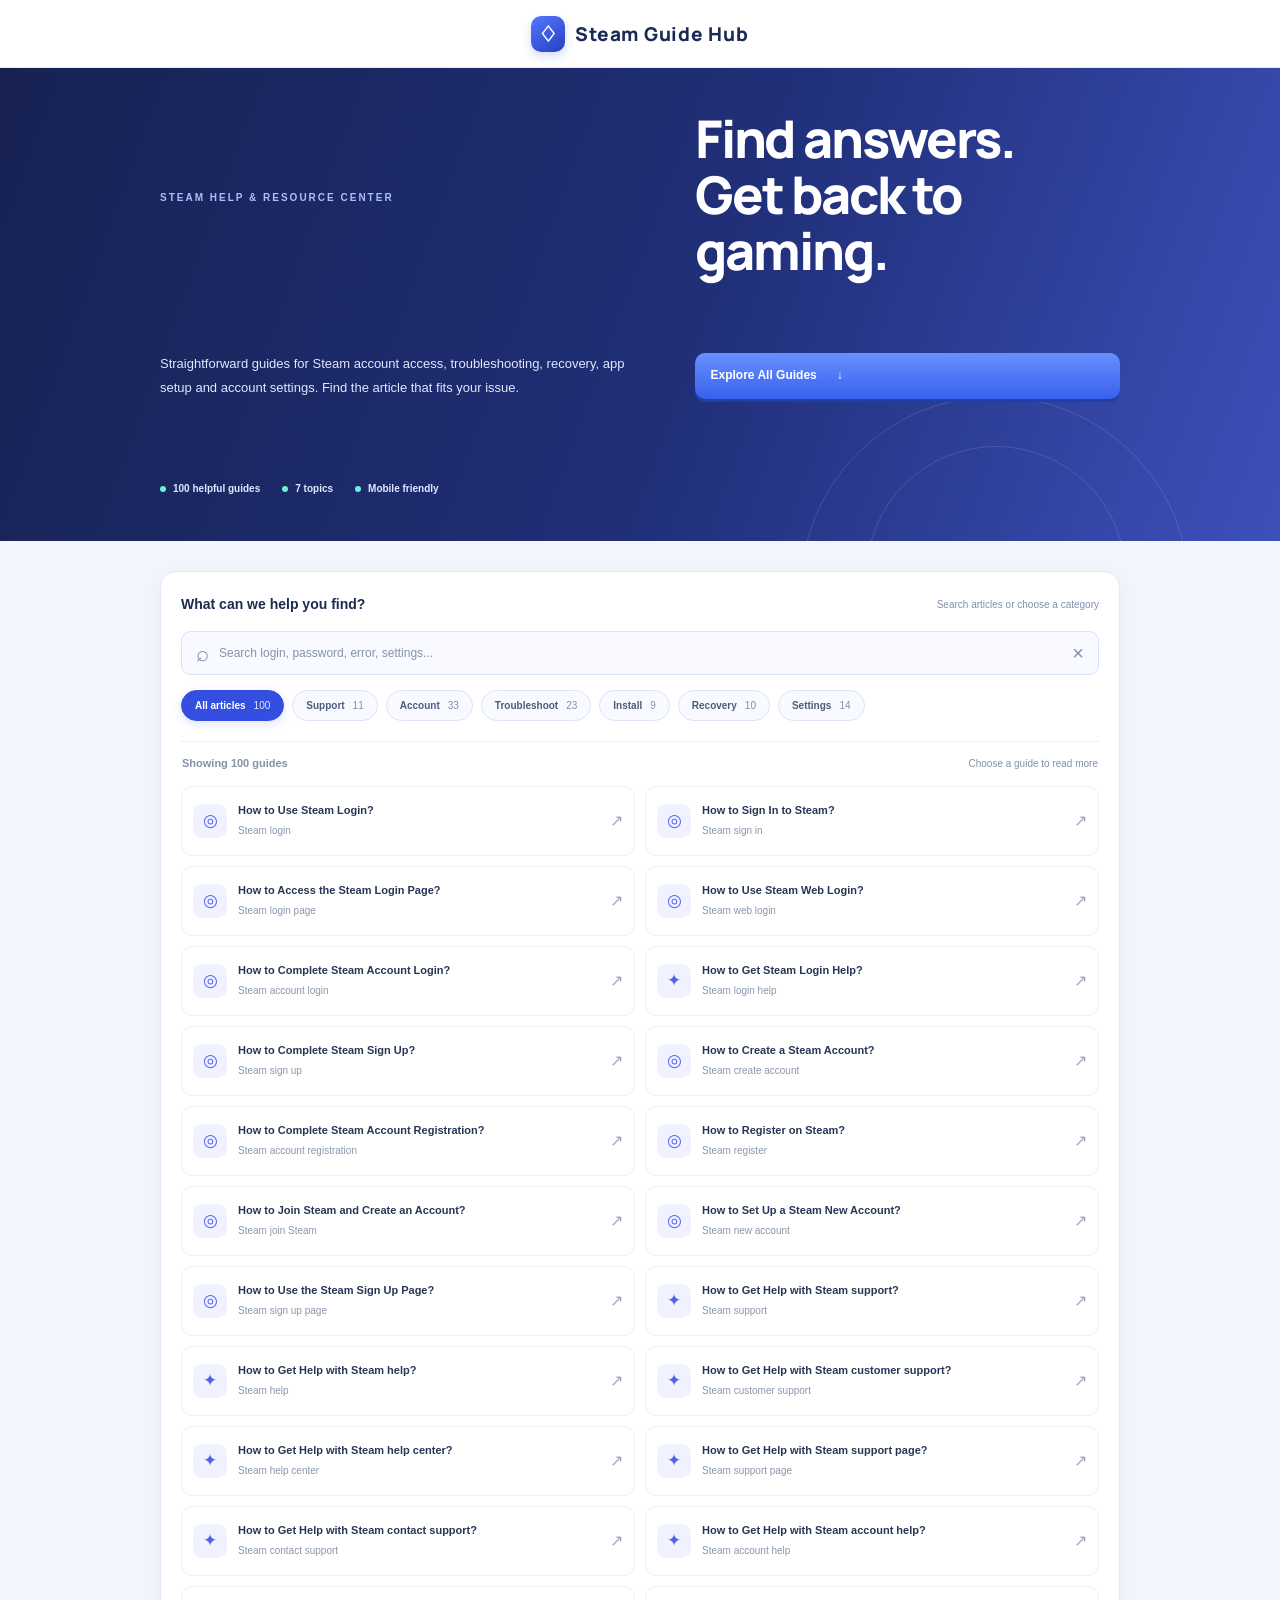
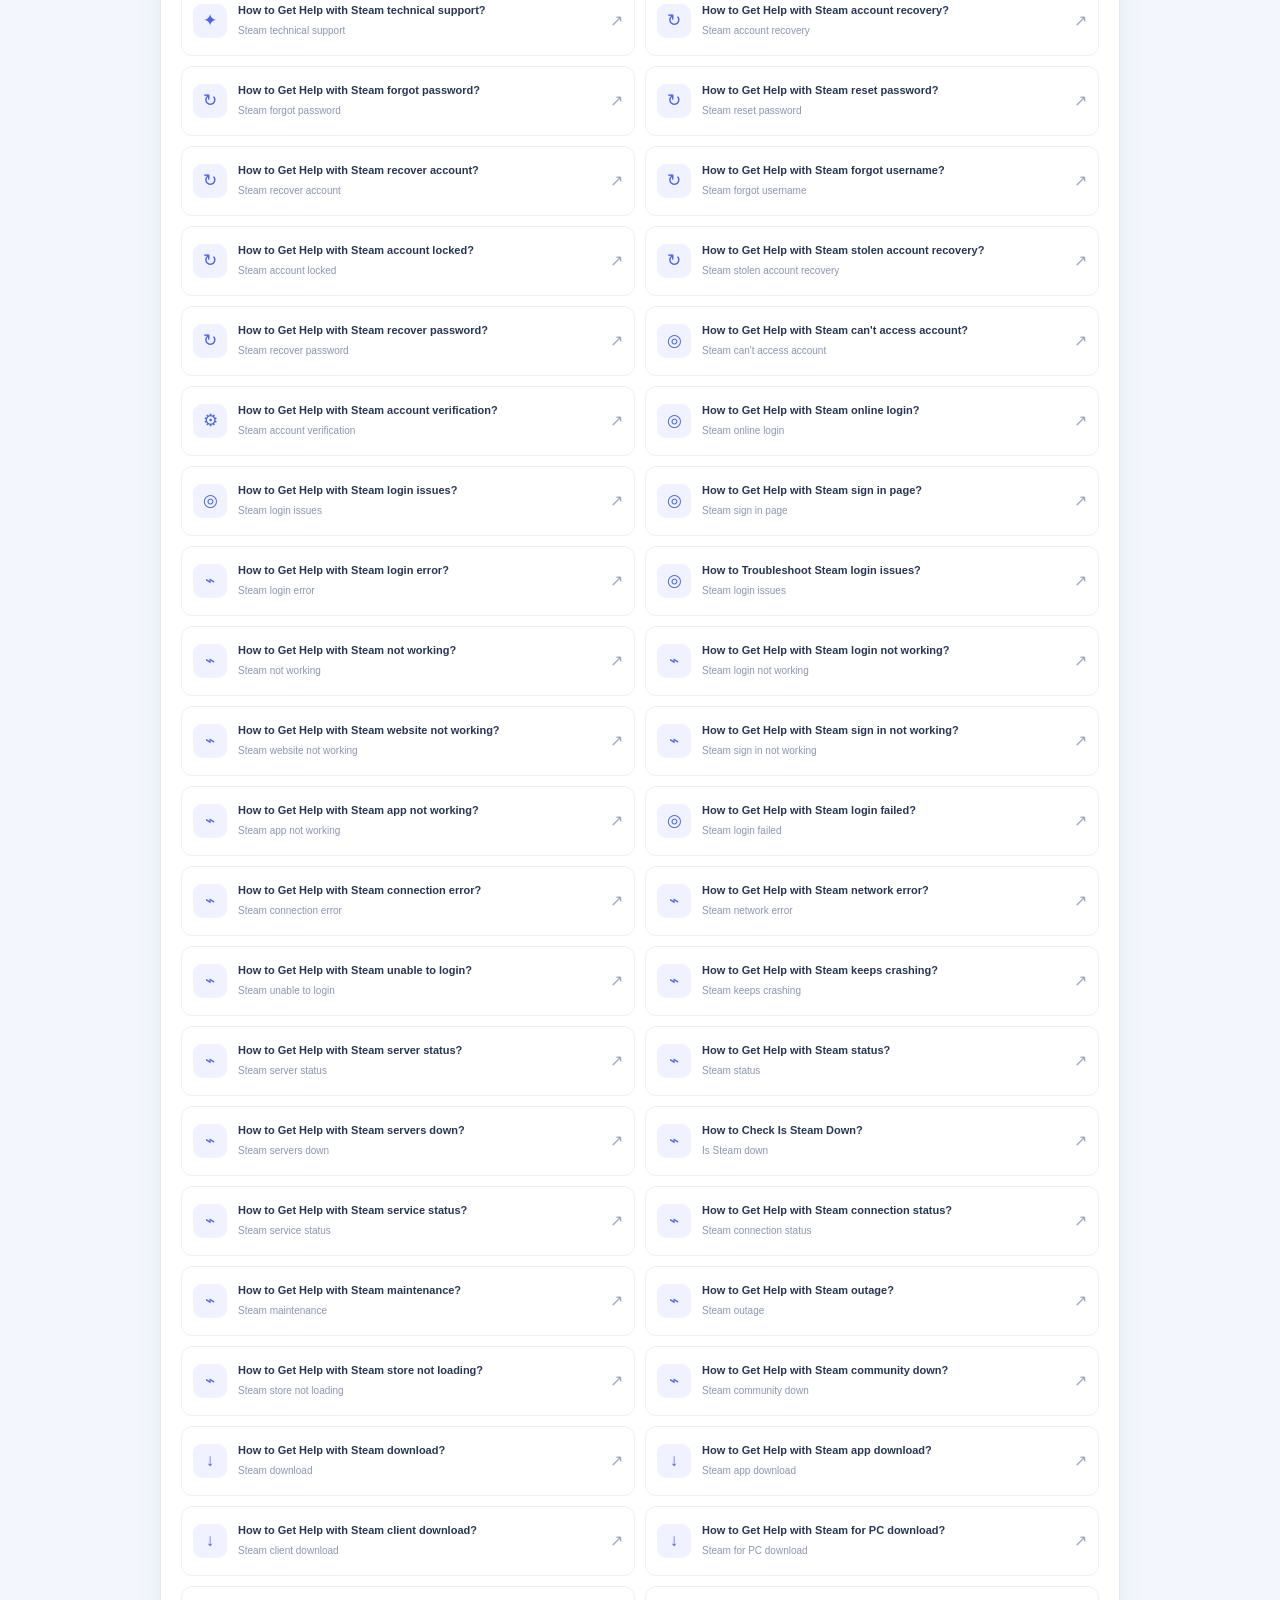
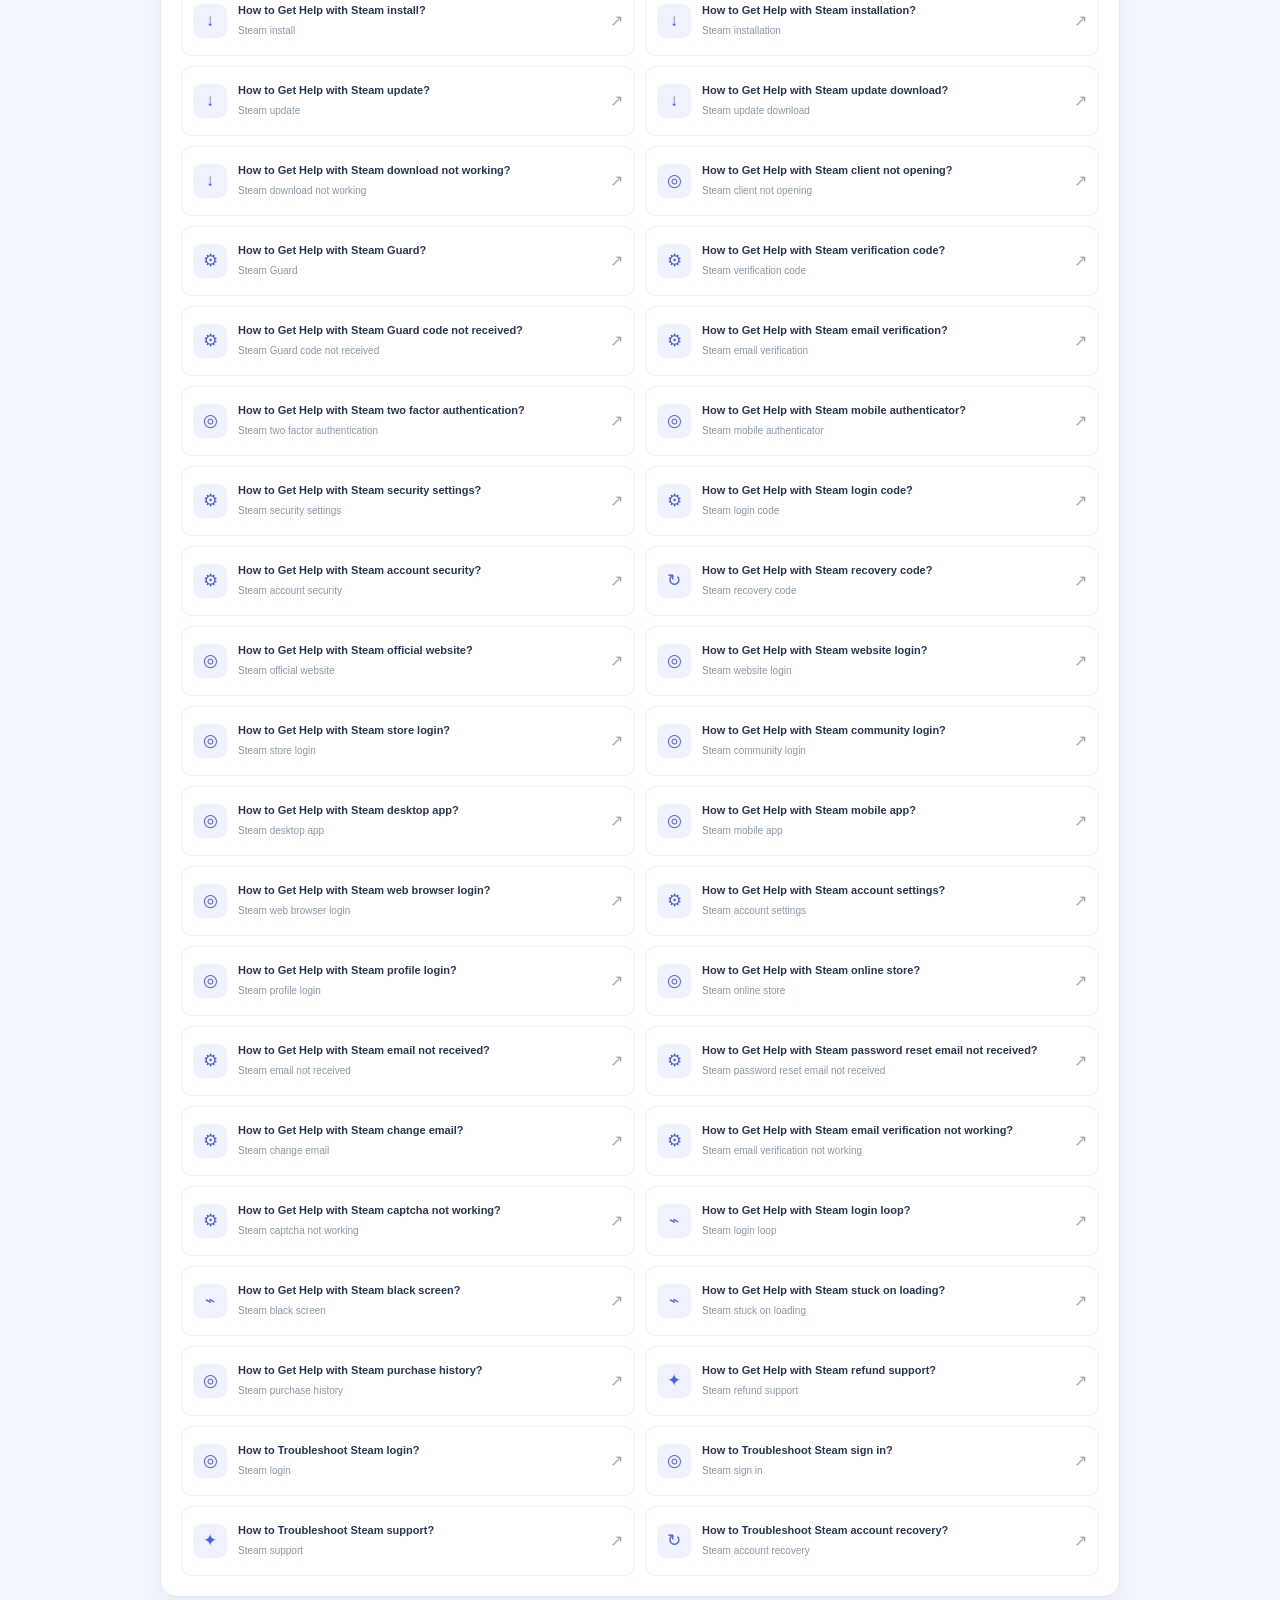
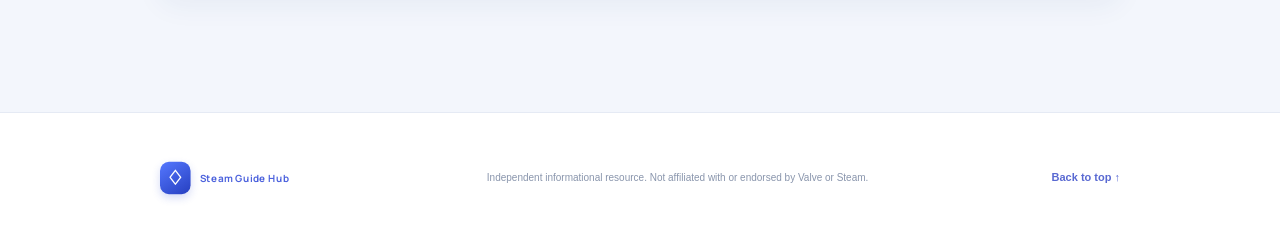
==== commit c9717dbc: "Update index.html" ====
--- a/index.html
+++ b/index.html
@@ -1,5 +1,8 @@
-<!doctype html><html lang="en"><head><meta charset="utf-8"><meta name="viewport" content="width=device-width, initial-scale=1"><title>Steam Guide Hub | Account Help & Troubleshooting</title><meta name="description" content="Find practical Steam guides for login, account recovery, Steam Guard, downloads, support and troubleshooting."><meta name="theme-color" content="#17245e"><link rel="stylesheet" href="style.css"></head><body id="top">
-<header class="site-header"><div class="header-inner"><a class="brand" href="index.html"><span class="brand-icon">♢</span><span>Steam Guide Hub</span></a><nav><a href="#guides">Browse guides</a><a class="support-button" href="#guides">Support Now <span>↗</span></a></nav></div></header>
+<!doctype html><html lang="en"><head><meta charset="utf-8"><meta name="viewport" content="width=device-width, initial-scale=1">
+  <meta name="google-site-verification" content="q4HkREf9tyHbY89Tvtrnrtn2ojJ55RSfKLIB-oeTc9M" />
+  <meta name="msvalidate.01" content="BAB7FBD652E674E4BD448DD698811652" />
+<title>Steam Support, Account | Account Help & Troubleshooting</title><meta name="description" content="Find practical Steam guides for login, account recovery, Steam Guard, downloads, support and troubleshooting."><meta name="theme-color" content="#17245e"><link rel="stylesheet" href="style.css"></head><body id="top">
+<header class="site-header"><div class="header-inner"><a class="brand" href="index.html"><span class="brand-icon">♢</span><span>Steam Guide Hub</span></a></div></header>
 <main><section class="hero"><div class="hero-inner"><p class="hero-kicker">STEAM HELP & RESOURCE CENTER</p><h1>Find answers.<br>Get back to gaming.</h1><p class="hero-description">Straightforward guides for Steam account access, troubleshooting, recovery, app setup and account settings. Find the article that fits your issue.</p><a class="hero-cta" href="#guides">Explore All Guides <span>↓</span></a><div class="hero-stats"><span><i></i> 100 helpful guides</span><span><i></i> 7 topics</span><span><i></i> Mobile friendly</span></div></div><div class="hero-orbit orbit-one"></div><div class="hero-orbit orbit-two"></div></section>
 <section class="library-section" id="guides"><div class="library-panel"><div class="library-heading"><h2>What can we help you find?</h2><span>Search articles or choose a category</span></div><label class="search-field"><span class="search-symbol">⌕</span><input id="guideSearch" type="search" placeholder="Search login, password, error, settings..." aria-label="Search articles"><button id="clearSearch" type="button" aria-label="Clear search">×</button></label><div class="category-row" id="categoryFilters"><button class="category-chip active" type="button" aria-pressed="true" data-filter="All articles">All articles <span>100</span></button><button class="category-chip" type="button" aria-pressed="false" data-filter="Support">Support <span>11</span></button><button class="category-chip" type="button" aria-pressed="false" data-filter="Account">Account <span>33</span></button><button class="category-chip" type="button" aria-pressed="false" data-filter="Troubleshoot">Troubleshoot <span>23</span></button><button class="category-chip" type="button" aria-pressed="false" data-filter="Install">Install <span>9</span></button><button class="category-chip" type="button" aria-pressed="false" data-filter="Recovery">Recovery <span>10</span></button><button class="category-chip" type="button" aria-pressed="false" data-filter="Settings">Settings <span>14</span></button></div><div class="results-heading"><strong id="resultCount">Showing 100 guides</strong><span>Choose a guide to read more</span></div><div class="article-grid" id="articleGrid"><a class="article-card" href="how-to-use-steam-login.html" data-category="Account" data-search="how to use steam login? steam login account"><span class="article-card-icon">◎</span><span class="article-card-body"><strong>How to Use Steam Login?</strong><small>Steam login</small></span><span class="article-card-arrow">↗</span></a><a class="article-card" href="how-to-sign-in-to-steam.html" data-category="Account" data-search="how to sign in to steam? steam sign in account"><span class="article-card-icon">◎</span><span class="article-card-body"><strong>How to Sign In to Steam?</strong><small>Steam sign in</small></span><span class="article-card-arrow">↗</span></a><a class="article-card" href="how-to-access-the-steam-login-page.html" data-category="Account" data-search="how to access the steam login page? steam login page account"><span class="article-card-icon">◎</span><span class="article-card-body"><strong>How to Access the Steam Login Page?</strong><small>Steam login page</small></span><span class="article-card-arrow">↗</span></a><a class="article-card" href="how-to-use-steam-web-login.html" data-category="Account" data-search="how to use steam web login? steam web login account"><span class="article-card-icon">◎</span><span class="article-card-body"><strong>How to Use Steam Web Login?</strong><small>Steam web login</small></span><span class="article-card-arrow">↗</span></a><a class="article-card" href="how-to-complete-steam-account-login.html" data-category="Account" data-search="how to complete steam account login? steam account login account"><span class="article-card-icon">◎</span><span class="article-card-body"><strong>How to Complete Steam Account Login?</strong><small>Steam account login</small></span><span class="article-card-arrow">↗</span></a><a class="article-card" href="how-to-get-steam-login-help.html" data-category="Support" data-search="how to get steam login help? steam login help support"><span class="article-card-icon">✦</span><span class="article-card-body"><strong>How to Get Steam Login Help?</strong><small>Steam login help</small></span><span class="article-card-arrow">↗</span></a><a class="article-card" href="how-to-complete-steam-sign-up.html" data-category="Account" data-search="how to complete steam sign up? steam sign up account"><span class="article-card-icon">◎</span><span class="article-card-body"><strong>How to Complete Steam Sign Up?</strong><small>Steam sign up</small></span><span class="article-card-arrow">↗</span></a><a class="article-card" href="how-to-create-a-steam-account.html" data-category="Account" data-search="how to create a steam account? steam create account account"><span class="article-card-icon">◎</span><span class="article-card-body"><strong>How to Create a Steam Account?</strong><small>Steam create account</small></span><span class="article-card-arrow">↗</span></a><a class="article-card" href="how-to-complete-steam-account-registration.html" data-category="Account" data-search="how to complete steam account registration? steam account registration account"><span class="article-card-icon">◎</span><span class="article-card-body"><strong>How to Complete Steam Account Registration?</strong><small>Steam account registration</small></span><span class="article-card-arrow">↗</span></a><a class="article-card" href="how-to-register-on-steam.html" data-category="Account" data-search="how to register on steam? steam register account"><span class="article-card-icon">◎</span><span class="article-card-body"><strong>How to Register on Steam?</strong><small>Steam register</small></span><span class="article-card-arrow">↗</span></a><a class="article-card" href="how-to-join-steam-and-create-an-account.html" data-category="Account" data-search="how to join steam and create an account? steam join steam account"><span class="article-card-icon">◎</span><span class="article-card-body"><strong>How to Join Steam and Create an Account?</strong><small>Steam join Steam</small></span><span class="article-card-arrow">↗</span></a><a class="article-card" href="how-to-set-up-a-steam-new-account.html" data-category="Account" data-search="how to set up a steam new account? steam new account account"><span class="article-card-icon">◎</span><span class="article-card-body"><strong>How to Set Up a Steam New Account?</strong><small>Steam new account</small></span><span class="article-card-arrow">↗</span></a><a class="article-card" href="how-to-use-the-steam-sign-up-page.html" data-category="Account" data-search="how to use the steam sign up page? steam sign up page account"><span class="article-card-icon">◎</span><span class="article-card-body"><strong>How to Use the Steam Sign Up Page?</strong><small>Steam sign up page</small></span><span class="article-card-arrow">↗</span></a><a class="article-card" href="how-to-get-help-with-steam-support.html" data-category="Support" data-search="how to get help with steam support? steam support support"><span class="article-card-icon">✦</span><span class="article-card-body"><strong>How to Get Help with Steam support?</strong><small>Steam support</small></span><span class="article-card-arrow">↗</span></a><a class="article-card" href="how-to-get-help-with-steam-help.html" data-category="Support" data-search="how to get help with steam help? steam help support"><span class="article-card-icon">✦</span><span class="article-card-body"><strong>How to Get Help with Steam help?</strong><small>Steam help</small></span><span class="article-card-arrow">↗</span></a><a class="article-card" href="how-to-get-help-with-steam-customer-support.html" data-category="Support" data-search="how to get help with steam customer support? steam customer support support"><span class="article-card-icon">✦</span><span class="article-card-body"><strong>How to Get Help with Steam customer support?</strong><small>Steam customer support</small></span><span class="article-card-arrow">↗</span></a><a class="article-card" href="how-to-get-help-with-steam-help-center.html" data-category="Support" data-search="how to get help with steam help center? steam help center support"><span class="article-card-icon">✦</span><span class="article-card-body"><strong>How to Get Help with Steam help center?</strong><small>Steam help center</small></span><span class="article-card-arrow">↗</span></a><a class="article-card" href="how-to-get-help-with-steam-support-page.html" data-category="Support" data-search="how to get help with steam support page? steam support page support"><span class="article-card-icon">✦</span><span class="article-card-body"><strong>How to Get Help with Steam support page?</strong><small>Steam support page</small></span><span class="article-card-arrow">↗</span></a><a class="article-card" href="how-to-get-help-with-steam-contact-support.html" data-category="Support" data-search="how to get help with steam contact support? steam contact support support"><span class="article-card-icon">✦</span><span class="article-card-body"><strong>How to Get Help with Steam contact support?</strong><small>Steam contact support</small></span><span class="article-card-arrow">↗</span></a><a class="article-card" href="how-to-get-help-with-steam-account-help.html" data-category="Support" data-search="how to get help with steam account help? steam account help support"><span class="article-card-icon">✦</span><span class="article-card-body"><strong>How to Get Help with Steam account help?</strong><small>Steam account help</small></span><span class="article-card-arrow">↗</span></a><a class="article-card" href="how-to-get-help-with-steam-technical-support.html" data-category="Support" data-search="how to get help with steam technical support? steam technical support support"><span class="article-card-icon">✦</span><span class="article-card-body"><strong>How to Get Help with Steam technical support?</strong><small>Steam technical support</small></span><span class="article-card-arrow">↗</span></a><a class="article-card" href="how-to-get-help-with-steam-account-recovery.html" data-category="Recovery" data-search="how to get help with steam account recovery? steam account recovery recovery"><span class="article-card-icon">↻</span><span class="article-card-body"><strong>How to Get Help with Steam account recovery?</strong><small>Steam account recovery</small></span><span class="article-card-arrow">↗</span></a><a class="article-card" href="how-to-get-help-with-steam-forgot-password.html" data-category="Recovery" data-search="how to get help with steam forgot password? steam forgot password recovery"><span class="article-card-icon">↻</span><span class="article-card-body"><strong>How to Get Help with Steam forgot password?</strong><small>Steam forgot password</small></span><span class="article-card-arrow">↗</span></a><a class="article-card" href="how-to-get-help-with-steam-reset-password.html" data-category="Recovery" data-search="how to get help with steam reset password? steam reset password recovery"><span class="article-card-icon">↻</span><span class="article-card-body"><strong>How to Get Help with Steam reset password?</strong><small>Steam reset password</small></span><span class="article-card-arrow">↗</span></a><a class="article-card" href="how-to-get-help-with-steam-recover-account.html" data-category="Recovery" data-search="how to get help with steam recover account? steam recover account recovery"><span class="article-card-icon">↻</span><span class="article-card-body"><strong>How to Get Help with Steam recover account?</strong><small>Steam recover account</small></span><span class="article-card-arrow">↗</span></a><a class="article-card" href="how-to-get-help-with-steam-forgot-username.html" data-category="Recovery" data-search="how to get help with steam forgot username? steam forgot username recovery"><span class="article-card-icon">↻</span><span class="article-card-body"><strong>How to Get Help with Steam forgot username?</strong><small>Steam forgot username</small></span><span class="article-card-arrow">↗</span></a><a class="article-card" href="how-to-get-help-with-steam-account-locked.html" data-category="Recovery" data-search="how to get help with steam account locked? steam account locked recovery"><span class="article-card-icon">↻</span><span class="article-card-body"><strong>How to Get Help with Steam account locked?</strong><small>Steam account locked</small></span><span class="article-card-arrow">↗</span></a><a class="article-card" href="how-to-get-help-with-steam-stolen-account-recovery.html" data-category="Recovery" data-search="how to get help with steam stolen account recovery? steam stolen account recovery recovery"><span class="article-card-icon">↻</span><span class="article-card-body"><strong>How to Get Help with Steam stolen account recovery?</strong><small>Steam stolen account recovery</small></span><span class="article-card-arrow">↗</span></a><a class="article-card" href="how-to-get-help-with-steam-recover-password.html" data-category="Recovery" data-search="how to get help with steam recover password? steam recover password recovery"><span class="article-card-icon">↻</span><span class="article-card-body"><strong>How to Get Help with Steam recover password?</strong><small>Steam recover password</small></span><span class="article-card-arrow">↗</span></a><a class="article-card" href="how-to-get-help-with-steam-can-t-access-account.html" data-category="Account" data-search="how to get help with steam can&amp;#x27;t access account? steam can&amp;#x27;t access account account"><span class="article-card-icon">◎</span><span class="article-card-body"><strong>How to Get Help with Steam can&#x27;t access account?</strong><small>Steam can&#x27;t access account</small></span><span class="article-card-arrow">↗</span></a><a class="article-card" href="how-to-get-help-with-steam-account-verification.html" data-category="Settings" data-search="how to get help with steam account verification? steam account verification settings"><span class="article-card-icon">⚙</span><span class="article-card-body"><strong>How to Get Help with Steam account verification?</strong><small>Steam account verification</small></span><span class="article-card-arrow">↗</span></a><a class="article-card" href="how-to-get-help-with-steam-online-login.html" data-category="Account" data-search="how to get help with steam online login? steam online login account"><span class="article-card-icon">◎</span><span class="article-card-body"><strong>How to Get Help with Steam online login?</strong><small>Steam online login</small></span><span class="article-card-arrow">↗</span></a><a class="article-card" href="how-to-get-help-with-steam-login-issues.html" data-category="Account" data-search="how to get help with steam login issues? steam login issues account"><span class="article-card-icon">◎</span><span class="article-card-body"><strong>How to Get Help with Steam login issues?</strong><small>Steam login issues</small></span><span class="article-card-arrow">↗</span></a><a class="article-card" href="how-to-get-help-with-steam-sign-in-page.html" data-category="Account" data-search="how to get help with steam sign in page? steam sign in page account"><span class="article-card-icon">◎</span><span class="article-card-body"><strong>How to Get Help with Steam sign in page?</strong><small>Steam sign in page</small></span><span class="article-card-arrow">↗</span></a><a class="article-card" href="how-to-get-help-with-steam-login-error.html" data-category="Troubleshoot" data-search="how to get help with steam login error? steam login error troubleshoot"><span class="article-card-icon">⌁</span><span class="article-card-body"><strong>How to Get Help with Steam login error?</strong><small>Steam login error</small></span><span class="article-card-arrow">↗</span></a><a class="article-card" href="how-to-troubleshoot-steam-login-issues.html" data-category="Account" data-search="how to troubleshoot steam login issues? steam login issues account"><span class="article-card-icon">◎</span><span class="article-card-body"><strong>How to Troubleshoot Steam login issues?</strong><small>Steam login issues</small></span><span class="article-card-arrow">↗</span></a><a class="article-card" href="how-to-get-help-with-steam-not-working.html" data-category="Troubleshoot" data-search="how to get help with steam not working? steam not working troubleshoot"><span class="article-card-icon">⌁</span><span class="article-card-body"><strong>How to Get Help with Steam not working?</strong><small>Steam not working</small></span><span class="article-card-arrow">↗</span></a><a class="article-card" href="how-to-get-help-with-steam-login-not-working.html" data-category="Troubleshoot" data-search="how to get help with steam login not working? steam login not working troubleshoot"><span class="article-card-icon">⌁</span><span class="article-card-body"><strong>How to Get Help with Steam login not working?</strong><small>Steam login not working</small></span><span class="article-card-arrow">↗</span></a><a class="article-card" href="how-to-get-help-with-steam-website-not-working.html" data-category="Troubleshoot" data-search="how to get help with steam website not working? steam website not working troubleshoot"><span class="article-card-icon">⌁</span><span class="article-card-body"><strong>How to Get Help with Steam website not working?</strong><small>Steam website not working</small></span><span class="article-card-arrow">↗</span></a><a class="article-card" href="how-to-get-help-with-steam-sign-in-not-working.html" data-category="Troubleshoot" data-search="how to get help with steam sign in not working? steam sign in not working troubleshoot"><span class="article-card-icon">⌁</span><span class="article-card-body"><strong>How to Get Help with Steam sign in not working?</strong><small>Steam sign in not working</small></span><span class="article-card-arrow">↗</span></a><a class="article-card" href="how-to-get-help-with-steam-app-not-working.html" data-category="Troubleshoot" data-search="how to get help with steam app not working? steam app not working troubleshoot"><span class="article-card-icon">⌁</span><span class="article-card-body"><strong>How to Get Help with Steam app not working?</strong><small>Steam app not working</small></span><span class="article-card-arrow">↗</span></a><a class="article-card" href="how-to-get-help-with-steam-login-failed.html" data-category="Account" data-search="how to get help with steam login failed? steam login failed account"><span class="article-card-icon">◎</span><span class="article-card-body"><strong>How to Get Help with Steam login failed?</strong><small>Steam login failed</small></span><span class="article-card-arrow">↗</span></a><a class="article-card" href="how-to-get-help-with-steam-connection-error.html" data-category="Troubleshoot" data-search="how to get help with steam connection error? steam connection error troubleshoot"><span class="article-card-icon">⌁</span><span class="article-card-body"><strong>How to Get Help with Steam connection error?</strong><small>Steam connection error</small></span><span class="article-card-arrow">↗</span></a><a class="article-card" href="how-to-get-help-with-steam-network-error.html" data-category="Troubleshoot" data-search="how to get help with steam network error? steam network error troubleshoot"><span class="article-card-icon">⌁</span><span class="article-card-body"><strong>How to Get Help with Steam network error?</strong><small>Steam network error</small></span><span class="article-card-arrow">↗</span></a><a class="article-card" href="how-to-get-help-with-steam-unable-to-login.html" data-category="Troubleshoot" data-search="how to get help with steam unable to login? steam unable to login troubleshoot"><span class="article-card-icon">⌁</span><span class="article-card-body"><strong>How to Get Help with Steam unable to login?</strong><small>Steam unable to login</small></span><span class="article-card-arrow">↗</span></a><a class="article-card" href="how-to-get-help-with-steam-keeps-crashing.html" data-category="Troubleshoot" data-search="how to get help with steam keeps crashing? steam keeps crashing troubleshoot"><span class="article-card-icon">⌁</span><span class="article-card-body"><strong>How to Get Help with Steam keeps crashing?</strong><small>Steam keeps crashing</small></span><span class="article-card-arrow">↗</span></a><a class="article-card" href="how-to-get-help-with-steam-server-status.html" data-category="Troubleshoot" data-search="how to get help with steam server status? steam server status troubleshoot"><span class="article-card-icon">⌁</span><span class="article-card-body"><strong>How to Get Help with Steam server status?</strong><small>Steam server status</small></span><span class="article-card-arrow">↗</span></a><a class="article-card" href="how-to-get-help-with-steam-status.html" data-category="Troubleshoot" data-search="how to get help with steam status? steam status troubleshoot"><span class="article-card-icon">⌁</span><span class="article-card-body"><strong>How to Get Help with Steam status?</strong><small>Steam status</small></span><span class="article-card-arrow">↗</span></a><a class="article-card" href="how-to-get-help-with-steam-servers-down.html" data-category="Troubleshoot" data-search="how to get help with steam servers down? steam servers down troubleshoot"><span class="article-card-icon">⌁</span><span class="article-card-body"><strong>How to Get Help with Steam servers down?</strong><small>Steam servers down</small></span><span class="article-card-arrow">↗</span></a><a class="article-card" href="how-to-check-is-steam-down.html" data-category="Troubleshoot" data-search="how to check is steam down? is steam down troubleshoot"><span class="article-card-icon">⌁</span><span class="article-card-body"><strong>How to Check Is Steam Down?</strong><small>Is Steam down</small></span><span class="article-card-arrow">↗</span></a><a class="article-card" href="how-to-get-help-with-steam-service-status.html" data-category="Troubleshoot" data-search="how to get help with steam service status? steam service status troubleshoot"><span class="article-card-icon">⌁</span><span class="article-card-body"><strong>How to Get Help with Steam service status?</strong><small>Steam service status</small></span><span class="article-card-arrow">↗</span></a><a class="article-card" href="how-to-get-help-with-steam-connection-status.html" data-category="Troubleshoot" data-search="how to get help with steam connection status? steam connection status troubleshoot"><span class="article-card-icon">⌁</span><span class="article-card-body"><strong>How to Get Help with Steam connection status?</strong><small>Steam connection status</small></span><span class="article-card-arrow">↗</span></a><a class="article-card" href="how-to-get-help-with-steam-maintenance.html" data-category="Troubleshoot" data-search="how to get help with steam maintenance? steam maintenance troubleshoot"><span class="article-card-icon">⌁</span><span class="article-card-body"><strong>How to Get Help with Steam maintenance?</strong><small>Steam maintenance</small></span><span class="article-card-arrow">↗</span></a><a class="article-card" href="how-to-get-help-with-steam-outage.html" data-category="Troubleshoot" data-search="how to get help with steam outage? steam outage troubleshoot"><span class="article-card-icon">⌁</span><span class="article-card-body"><strong>How to Get Help with Steam outage?</strong><small>Steam outage</small></span><span class="article-card-arrow">↗</span></a><a class="article-card" href="how-to-get-help-with-steam-store-not-loading.html" data-category="Troubleshoot" data-search="how to get help with steam store not loading? steam store not loading troubleshoot"><span class="article-card-icon">⌁</span><span class="article-card-body"><strong>How to Get Help with Steam store not loading?</strong><small>Steam store not loading</small></span><span class="article-card-arrow">↗</span></a><a class="article-card" href="how-to-get-help-with-steam-community-down.html" data-category="Troubleshoot" data-search="how to get help with steam community down? steam community down troubleshoot"><span class="article-card-icon">⌁</span><span class="article-card-body"><strong>How to Get Help with Steam community down?</strong><small>Steam community down</small></span><span class="article-card-arrow">↗</span></a><a class="article-card" href="how-to-get-help-with-steam-download.html" data-category="Install" data-search="how to get help with steam download? steam download install"><span class="article-card-icon">↓</span><span class="article-card-body"><strong>How to Get Help with Steam download?</strong><small>Steam download</small></span><span class="article-card-arrow">↗</span></a><a class="article-card" href="how-to-get-help-with-steam-app-download.html" data-category="Install" data-search="how to get help with steam app download? steam app download install"><span class="article-card-icon">↓</span><span class="article-card-body"><strong>How to Get Help with Steam app download?</strong><small>Steam app download</small></span><span class="article-card-arrow">↗</span></a><a class="article-card" href="how-to-get-help-with-steam-client-download.html" data-category="Install" data-search="how to get help with steam client download? steam client download install"><span class="article-card-icon">↓</span><span class="article-card-body"><strong>How to Get Help with Steam client download?</strong><small>Steam client download</small></span><span class="article-card-arrow">↗</span></a><a class="article-card" href="how-to-get-help-with-steam-for-pc-download.html" data-category="Install" data-search="how to get help with steam for pc download? steam for pc download install"><span class="article-card-icon">↓</span><span class="article-card-body"><strong>How to Get Help with Steam for PC download?</strong><small>Steam for PC download</small></span><span class="article-card-arrow">↗</span></a><a class="article-card" href="how-to-get-help-with-steam-install.html" data-category="Install" data-search="how to get help with steam install? steam install install"><span class="article-card-icon">↓</span><span class="article-card-body"><strong>How to Get Help with Steam install?</strong><small>Steam install</small></span><span class="article-card-arrow">↗</span></a><a class="article-card" href="how-to-get-help-with-steam-installation.html" data-category="Install" data-search="how to get help with steam installation? steam installation install"><span class="article-card-icon">↓</span><span class="article-card-body"><strong>How to Get Help with Steam installation?</strong><small>Steam installation</small></span><span class="article-card-arrow">↗</span></a><a class="article-card" href="how-to-get-help-with-steam-update.html" data-category="Install" data-search="how to get help with steam update? steam update install"><span class="article-card-icon">↓</span><span class="article-card-body"><strong>How to Get Help with Steam update?</strong><small>Steam update</small></span><span class="article-card-arrow">↗</span></a><a class="article-card" href="how-to-get-help-with-steam-update-download.html" data-category="Install" data-search="how to get help with steam update download? steam update download install"><span class="article-card-icon">↓</span><span class="article-card-body"><strong>How to Get Help with Steam update download?</strong><small>Steam update download</small></span><span class="article-card-arrow">↗</span></a><a class="article-card" href="how-to-get-help-with-steam-download-not-working.html" data-category="Install" data-search="how to get help with steam download not working? steam download not working install"><span class="article-card-icon">↓</span><span class="article-card-body"><strong>How to Get Help with Steam download not working?</strong><small>Steam download not working</small></span><span class="article-card-arrow">↗</span></a><a class="article-card" href="how-to-get-help-with-steam-client-not-opening.html" data-category="Account" data-search="how to get help with steam client not opening? steam client not opening account"><span class="article-card-icon">◎</span><span class="article-card-body"><strong>How to Get Help with Steam client not opening?</strong><small>Steam client not opening</small></span><span class="article-card-arrow">↗</span></a><a class="article-card" href="how-to-get-help-with-steam-guard.html" data-category="Settings" data-search="how to get help with steam guard? steam guard settings"><span class="article-card-icon">⚙</span><span class="article-card-body"><strong>How to Get Help with Steam Guard?</strong><small>Steam Guard</small></span><span class="article-card-arrow">↗</span></a><a class="article-card" href="how-to-get-help-with-steam-verification-code.html" data-category="Settings" data-search="how to get help with steam verification code? steam verification code settings"><span class="article-card-icon">⚙</span><span class="article-card-body"><strong>How to Get Help with Steam verification code?</strong><small>Steam verification code</small></span><span class="article-card-arrow">↗</span></a><a class="article-card" href="how-to-get-help-with-steam-guard-code-not-received.html" data-category="Settings" data-search="how to get help with steam guard code not received? steam guard code not received settings"><span class="article-card-icon">⚙</span><span class="article-card-body"><strong>How to Get Help with Steam Guard code not received?</strong><small>Steam Guard code not received</small></span><span class="article-card-arrow">↗</span></a><a class="article-card" href="how-to-get-help-with-steam-email-verification.html" data-category="Settings" data-search="how to get help with steam email verification? steam email verification settings"><span class="article-card-icon">⚙</span><span class="article-card-body"><strong>How to Get Help with Steam email verification?</strong><small>Steam email verification</small></span><span class="article-card-arrow">↗</span></a><a class="article-card" href="how-to-get-help-with-steam-two-factor-authentication.html" data-category="Account" data-search="how to get help with steam two factor authentication? steam two factor authentication account"><span class="article-card-icon">◎</span><span class="article-card-body"><strong>How to Get Help with Steam two factor authentication?</strong><small>Steam two factor authentication</small></span><span class="article-card-arrow">↗</span></a><a class="article-card" href="how-to-get-help-with-steam-mobile-authenticator.html" data-category="Account" data-search="how to get help with steam mobile authenticator? steam mobile authenticator account"><span class="article-card-icon">◎</span><span class="article-card-body"><strong>How to Get Help with Steam mobile authenticator?</strong><small>Steam mobile authenticator</small></span><span class="article-card-arrow">↗</span></a><a class="article-card" href="how-to-get-help-with-steam-security-settings.html" data-category="Settings" data-search="how to get help with steam security settings? steam security settings settings"><span class="article-card-icon">⚙</span><span class="article-card-body"><strong>How to Get Help with Steam security settings?</strong><small>Steam security settings</small></span><span class="article-card-arrow">↗</span></a><a class="article-card" href="how-to-get-help-with-steam-login-code.html" data-category="Settings" data-search="how to get help with steam login code? steam login code settings"><span class="article-card-icon">⚙</span><span class="article-card-body"><strong>How to Get Help with Steam login code?</strong><small>Steam login code</small></span><span class="article-card-arrow">↗</span></a><a class="article-card" href="how-to-get-help-with-steam-account-security.html" data-category="Settings" data-search="how to get help with steam account security? steam account security settings"><span class="article-card-icon">⚙</span><span class="article-card-body"><strong>How to Get Help with Steam account security?</strong><small>Steam account security</small></span><span class="article-card-arrow">↗</span></a><a class="article-card" href="how-to-get-help-with-steam-recovery-code.html" data-category="Recovery" data-search="how to get help with steam recovery code? steam recovery code recovery"><span class="article-card-icon">↻</span><span class="article-card-body"><strong>How to Get Help with Steam recovery code?</strong><small>Steam recovery code</small></span><span class="article-card-arrow">↗</span></a><a class="article-card" href="how-to-get-help-with-steam-official-website.html" data-category="Account" data-search="how to get help with steam official website? steam official website account"><span class="article-card-icon">◎</span><span class="article-card-body"><strong>How to Get Help with Steam official website?</strong><small>Steam official website</small></span><span class="article-card-arrow">↗</span></a><a class="article-card" href="how-to-get-help-with-steam-website-login.html" data-category="Account" data-search="how to get help with steam website login? steam website login account"><span class="article-card-icon">◎</span><span class="article-card-body"><strong>How to Get Help with Steam website login?</strong><small>Steam website login</small></span><span class="article-card-arrow">↗</span></a><a class="article-card" href="how-to-get-help-with-steam-store-login.html" data-category="Account" data-search="how to get help with steam store login? steam store login account"><span class="article-card-icon">◎</span><span class="article-card-body"><strong>How to Get Help with Steam store login?</strong><small>Steam store login</small></span><span class="article-card-arrow">↗</span></a><a class="article-card" href="how-to-get-help-with-steam-community-login.html" data-category="Account" data-search="how to get help with steam community login? steam community login account"><span class="article-card-icon">◎</span><span class="article-card-body"><strong>How to Get Help with Steam community login?</strong><small>Steam community login</small></span><span class="article-card-arrow">↗</span></a><a class="article-card" href="how-to-get-help-with-steam-desktop-app.html" data-category="Account" data-search="how to get help with steam desktop app? steam desktop app account"><span class="article-card-icon">◎</span><span class="article-card-body"><strong>How to Get Help with Steam desktop app?</strong><small>Steam desktop app</small></span><span class="article-card-arrow">↗</span></a><a class="article-card" href="how-to-get-help-with-steam-mobile-app.html" data-category="Account" data-search="how to get help with steam mobile app? steam mobile app account"><span class="article-card-icon">◎</span><span class="article-card-body"><strong>How to Get Help with Steam mobile app?</strong><small>Steam mobile app</small></span><span class="article-card-arrow">↗</span></a><a class="article-card" href="how-to-get-help-with-steam-web-browser-login.html" data-category="Account" data-search="how to get help with steam web browser login? steam web browser login account"><span class="article-card-icon">◎</span><span class="article-card-body"><strong>How to Get Help with Steam web browser login?</strong><small>Steam web browser login</small></span><span class="article-card-arrow">↗</span></a><a class="article-card" href="how-to-get-help-with-steam-account-settings.html" data-category="Settings" data-search="how to get help with steam account settings? steam account settings settings"><span class="article-card-icon">⚙</span><span class="article-card-body"><strong>How to Get Help with Steam account settings?</strong><small>Steam account settings</small></span><span class="article-card-arrow">↗</span></a><a class="article-card" href="how-to-get-help-with-steam-profile-login.html" data-category="Account" data-search="how to get help with steam profile login? steam profile login account"><span class="article-card-icon">◎</span><span class="article-card-body"><strong>How to Get Help with Steam profile login?</strong><small>Steam profile login</small></span><span class="article-card-arrow">↗</span></a><a class="article-card" href="how-to-get-help-with-steam-online-store.html" data-category="Account" data-search="how to get help with steam online store? steam online store account"><span class="article-card-icon">◎</span><span class="article-card-body"><strong>How to Get Help with Steam online store?</strong><small>Steam online store</small></span><span class="article-card-arrow">↗</span></a><a class="article-card" href="how-to-get-help-with-steam-email-not-received.html" data-category="Settings" data-search="how to get help with steam email not received? steam email not received settings"><span class="article-card-icon">⚙</span><span class="article-card-body"><strong>How to Get Help with Steam email not received?</strong><small>Steam email not received</small></span><span class="article-card-arrow">↗</span></a><a class="article-card" href="how-to-get-help-with-steam-password-reset-email-not-received.html" data-category="Settings" data-search="how to get help with steam password reset email not received? steam password reset email not received settings"><span class="article-card-icon">⚙</span><span class="article-card-body"><strong>How to Get Help with Steam password reset email not received?</strong><small>Steam password reset email not received</small></span><span class="article-card-arrow">↗</span></a><a class="article-card" href="how-to-get-help-with-steam-change-email.html" data-category="Settings" data-search="how to get help with steam change email? steam change email settings"><span class="article-card-icon">⚙</span><span class="article-card-body"><strong>How to Get Help with Steam change email?</strong><small>Steam change email</small></span><span class="article-card-arrow">↗</span></a><a class="article-card" href="how-to-get-help-with-steam-email-verification-not-working.html" data-category="Settings" data-search="how to get help with steam email verification not working? steam email verification not working settings"><span class="article-card-icon">⚙</span><span class="article-card-body"><strong>How to Get Help with Steam email verification not working?</strong><small>Steam email verification not working</small></span><span class="article-card-arrow">↗</span></a><a class="article-card" href="how-to-get-help-with-steam-captcha-not-working.html" data-category="Settings" data-search="how to get help with steam captcha not working? steam captcha not working settings"><span class="article-card-icon">⚙</span><span class="article-card-body"><strong>How to Get Help with Steam captcha not working?</strong><small>Steam captcha not working</small></span><span class="article-card-arrow">↗</span></a><a class="article-card" href="how-to-get-help-with-steam-login-loop.html" data-category="Troubleshoot" data-search="how to get help with steam login loop? steam login loop troubleshoot"><span class="article-card-icon">⌁</span><span class="article-card-body"><strong>How to Get Help with Steam login loop?</strong><small>Steam login loop</small></span><span class="article-card-arrow">↗</span></a><a class="article-card" href="how-to-get-help-with-steam-black-screen.html" data-category="Troubleshoot" data-search="how to get help with steam black screen? steam black screen troubleshoot"><span class="article-card-icon">⌁</span><span class="article-card-body"><strong>How to Get Help with Steam black screen?</strong><small>Steam black screen</small></span><span class="article-card-arrow">↗</span></a><a class="article-card" href="how-to-get-help-with-steam-stuck-on-loading.html" data-category="Troubleshoot" data-search="how to get help with steam stuck on loading? steam stuck on loading troubleshoot"><span class="article-card-icon">⌁</span><span class="article-card-body"><strong>How to Get Help with Steam stuck on loading?</strong><small>Steam stuck on loading</small></span><span class="article-card-arrow">↗</span></a><a class="article-card" href="how-to-get-help-with-steam-purchase-history.html" data-category="Account" data-search="how to get help with steam purchase history? steam purchase history account"><span class="article-card-icon">◎</span><span class="article-card-body"><strong>How to Get Help with Steam purchase history?</strong><small>Steam purchase history</small></span><span class="article-card-arrow">↗</span></a><a class="article-card" href="how-to-get-help-with-steam-refund-support.html" data-category="Support" data-search="how to get help with steam refund support? steam refund support support"><span class="article-card-icon">✦</span><span class="article-card-body"><strong>How to Get Help with Steam refund support?</strong><small>Steam refund support</small></span><span class="article-card-arrow">↗</span></a><a class="article-card" href="how-to-troubleshoot-steam-login.html" data-category="Account" data-search="how to troubleshoot steam login? steam login account"><span class="article-card-icon">◎</span><span class="article-card-body"><strong>How to Troubleshoot Steam login?</strong><small>Steam login</small></span><span class="article-card-arrow">↗</span></a><a class="article-card" href="how-to-troubleshoot-steam-sign-in.html" data-category="Account" data-search="how to troubleshoot steam sign in? steam sign in account"><span class="article-card-icon">◎</span><span class="article-card-body"><strong>How to Troubleshoot Steam sign in?</strong><small>Steam sign in</small></span><span class="article-card-arrow">↗</span></a><a class="article-card" href="how-to-troubleshoot-steam-support.html" data-category="Support" data-search="how to troubleshoot steam support? steam support support"><span class="article-card-icon">✦</span><span class="article-card-body"><strong>How to Troubleshoot Steam support?</strong><small>Steam support</small></span><span class="article-card-arrow">↗</span></a><a class="article-card" href="how-to-troubleshoot-steam-account-recovery.html" data-category="Recovery" data-search="how to troubleshoot steam account recovery? steam account recovery recovery"><span class="article-card-icon">↻</span><span class="article-card-body"><strong>How to Troubleshoot Steam account recovery?</strong><small>Steam account recovery</small></span><span class="article-card-arrow">↗</span></a></div><div id="emptyState" class="empty-state" hidden>No matching guides found. Try another search or category.</div></div></section></main>
-<footer><div class="footer-inner"><a class="brand footer-brand" href="index.html"><span class="brand-icon">♢</span><span>Steam Guide Hub</span></a><p>Independent informational resource. Not affiliated with or endorsed by Valve or Steam.</p><a href="#top">Back to top ↑</a></div></footer><script src="script.js" defer></script></body></html>+<footer><div class="footer-inner"><a class="brand footer-brand" href="index.html"><span class="brand-icon">♢</span><span>Steam Guide Hub</span></a><p>Independent informational resource. Not affiliated with or endorsed by Valve or Steam.</p><a href="#top">Back to top ↑</a></div></footer><script src="script.js" defer></script></body></html>
--- a/style.css
+++ b/style.css
@@ -41,3 +41,855 @@
 footer{margin-top:35px}[hidden]{display:none!important}
 @media(max-width:900px){.hero-inner{grid-template-columns:1fr .8fr}.guide-list{grid-template-columns:repeat(2,minmax(0,1fr))}}
 @media(max-width:650px){.topbar{height:auto;min-height:68px;padding:12px 17px}.topbar nav{gap:12px}.topbar nav>a:first-child{display:none}.hero-inner{grid-template-columns:1fr;padding:48px 22px 25px}.hero h1{font-size:43px}.hero-visual{height:250px}.hero-bottom{flex-wrap:wrap;gap:9px;padding:14px 20px;font-size:8px}.guide-section{padding:44px 16px 55px}.section-intro{align-items:flex-start}.section-intro h2{font-size:27px}.library-count{padding:7px 10px}.library-count strong{font-size:23px}.guide-list{grid-template-columns:1fr}.search-row{align-items:flex-start;flex-direction:column}.search-box{width:100%}.footer-inner{align-items:flex-start;flex-direction:column}.article-wrap{margin:18px 10px;padding:24px 19px}}
+
+
+@import url('https://fonts.googleapis.com/css2?family=Inter:wght@400;500;600;700;800&display=swap');
+
+:root {
+  --primary: #4059e8;
+  --navy: #17245e;
+  --cyan: #70f0d0;
+  --text: #17213e;
+  --muted: #71809e;
+  --background: #f4f6fd;
+  --white: #ffffff;
+  --border: #dfe6fa;
+}
+
+* {
+  margin: 0;
+  padding: 0;
+  box-sizing: border-box;
+}
+
+html {
+  scroll-behavior: smooth;
+  scroll-padding-top: 20px;
+}
+
+body {
+  font-family: 'Inter', Arial, sans-serif;
+  background: var(--background);
+  color: var(--text);
+  font-size: 14px;
+  line-height: 1.65;
+}
+
+/* HEADER */
+
+.site-header {
+  width: 100%;
+  height: 68px;
+  background: #fff;
+  border-bottom: 1px solid #edf0f8;
+}
+
+.header-inner {
+  max-width: 1000px;
+  height: 100%;
+  margin: auto;
+  padding: 0 20px;
+  display: flex;
+  justify-content: space-between;
+  align-items: center;
+}
+
+.brand {
+  display: flex;
+  align-items: center;
+  gap: 10px;
+  color: #182448;
+  text-decoration: none;
+  font-size: 14px;
+  font-weight: 800;
+}
+
+.brand-icon {
+  width: 34px;
+  height: 36px;
+  display: grid;
+  place-items: center;
+  border-radius: 10px;
+  color: white;
+  font-size: 22px;
+  background: linear-gradient(145deg, #5578ff, #263fc0);
+  box-shadow: 0 4px 10px #2946d333;
+}
+
+.header-inner nav {
+  display: flex;
+  align-items: center;
+  gap: 25px;
+}
+
+.header-inner nav a {
+  color: #62708d;
+  text-decoration: none;
+  font-size: 11px;
+  font-weight: 700;
+}
+
+.support-button {
+  padding: 10px 16px;
+  border-radius: 9px;
+  background: linear-gradient(180deg, #6287ff, #3559e6);
+  box-shadow: 0 3px 0 #203da9;
+  color: white !important;
+}
+
+.support-button span {
+  margin-left: 5px;
+}
+
+/* HERO SECTION */
+
+.hero {
+  min-height: 350px;
+  position: relative;
+  overflow: hidden;
+  background: linear-gradient(
+    110deg,
+    #172252 0%,
+    #202f78 55%,
+    #3d50bb 100%
+  );
+  color: white;
+}
+
+.hero-inner {
+  position: relative;
+  z-index: 2;
+  max-width: 1000px;
+  margin: auto;
+  padding: 43px 20px;
+}
+
+.hero-kicker {
+  margin-bottom: 12px;
+  color: #aebcff;
+  font-size: 10px;
+  font-weight: 800;
+  letter-spacing: 2px;
+}
+
+.hero h1 {
+  font-size: clamp(36px, 5vw, 52px);
+  line-height: 1.08;
+  font-weight: 800;
+  letter-spacing: -2px;
+  margin-bottom: 18px;
+}
+
+.hero-description {
+  max-width: 550px;
+  color: #e0e7ff;
+  font-size: 13px;
+  line-height: 1.8;
+  margin-bottom: 20px;
+}
+
+.hero-cta {
+  display: inline-flex;
+  align-items: center;
+  gap: 20px;
+  padding: 12px 16px;
+  border-radius: 10px;
+  background: linear-gradient(180deg, #6790ff, #3861ed);
+  box-shadow: 0 3px 0 #203ea9;
+  color: white;
+  text-decoration: none;
+  font-size: 12px;
+  font-weight: 800;
+  transition: .2s;
+}
+
+.hero-cta:hover {
+  transform: translateY(-2px);
+  box-shadow: 0 6px 14px #101b5555;
+}
+
+.hero-stats {
+  display: flex;
+  flex-wrap: wrap;
+  gap: 22px;
+  margin-top: 26px;
+  color: #e2e9ff;
+  font-size: 10px;
+  font-weight: 700;
+}
+
+.hero-stats span {
+  display: flex;
+  align-items: center;
+  gap: 7px;
+}
+
+.hero-stats i {
+  width: 6px;
+  height: 6px;
+  display: inline-block;
+  background: var(--cyan);
+  border-radius: 50%;
+}
+
+.hero-orbit {
+  position: absolute;
+  border: 1px solid #ffffff20;
+  border-radius: 50%;
+  pointer-events: none;
+}
+
+.orbit-one {
+  width: 260px;
+  height: 260px;
+  right: 12%;
+  bottom: -165px;
+}
+
+.orbit-two {
+  width: 390px;
+  height: 390px;
+  right: 7%;
+  bottom: -245px;
+}
+
+/* GUIDE LIBRARY */
+
+.library-section {
+  max-width: 1000px;
+  margin: auto;
+  padding: 30px 20px 65px;
+}
+
+.library-panel {
+  background: white;
+  border: 1px solid #e3e9f8;
+  border-radius: 16px;
+  padding: 20px;
+  box-shadow: 0 8px 28px #243b8210;
+}
+
+.library-heading {
+  display: flex;
+  align-items: center;
+  justify-content: space-between;
+  gap: 12px;
+  margin-bottom: 14px;
+}
+
+.library-heading h2 {
+  font-size: 14px;
+  font-weight: 800;
+  color: #1d2b4d;
+}
+
+.library-heading span {
+  font-size: 10px;
+  color: #8190ac;
+}
+
+/* SEARCH BAR */
+
+.search-field {
+  height: 44px;
+  display: flex;
+  align-items: center;
+  gap: 10px;
+  padding: 0 14px;
+  border: 1px solid #d8e2ff;
+  border-radius: 10px;
+  background: #f9faff;
+}
+
+.search-field:focus-within {
+  border-color: #8097ff;
+  box-shadow: 0 0 0 3px #536df014;
+}
+
+.search-symbol {
+  font-size: 22px;
+  color: #7889b0;
+}
+
+.search-field input {
+  flex: 1;
+  min-width: 0;
+  border: none;
+  outline: none;
+  background: transparent;
+  color: #263454;
+  font-family: inherit;
+  font-size: 12px;
+}
+
+.search-field input::placeholder {
+  color: #8592ad;
+}
+
+.search-field button {
+  border: none;
+  background: transparent;
+  color: #8290ad;
+  font-size: 20px;
+  cursor: pointer;
+}
+
+/* CATEGORY BUTTONS */
+
+.category-row {
+  display: flex;
+  flex-wrap: wrap;
+  gap: 8px;
+  margin: 15px 0 20px;
+}
+
+.category-chip {
+  display: inline-flex;
+  align-items: center;
+  gap: 8px;
+  padding: 9px 13px;
+  border: 1px solid #dce4f8;
+  border-radius: 25px;
+  background: #f9faff;
+  color: #4d5b7b;
+  font-family: inherit;
+  font-size: 10px;
+  font-weight: 700;
+  cursor: pointer;
+  transition: .2s;
+}
+
+.category-chip span {
+  color: #8190ad;
+  font-weight: 500;
+}
+
+.category-chip:hover {
+  border-color: #8297ff;
+  color: #334de0;
+}
+
+.category-chip.active {
+  background: #344fe0;
+  border-color: #344fe0;
+  color: white;
+  box-shadow: 0 3px 8px #344fe02a;
+}
+
+.category-chip.active span {
+  color: #dfe5ff;
+}
+
+/* ARTICLE RESULTS */
+
+.results-heading {
+  display: flex;
+  justify-content: space-between;
+  align-items: center;
+  padding: 12px 1px;
+  border-top: 1px solid #edf0f8;
+  color: #8190a8;
+  font-size: 10px;
+}
+
+.results-heading strong {
+  color: #465575;
+  font-size: 11px;
+}
+
+.article-grid {
+  display: grid;
+  grid-template-columns: repeat(2, minmax(0, 1fr));
+  gap: 10px;
+}
+
+.article-card {
+  min-height: 70px;
+  display: flex;
+  align-items: center;
+  gap: 11px;
+  padding: 11px;
+  border: 1px solid #edf0f7;
+  border-radius: 11px;
+  background: white;
+  color: inherit;
+  text-decoration: none;
+  transition: .2s;
+}
+
+.article-card:hover {
+  transform: translateY(-3px);
+  border-color: #bdcaff;
+  box-shadow: 0 7px 18px #263f9d10;
+}
+
+.article-card-icon {
+  width: 34px;
+  height: 34px;
+  flex: 0 0 34px;
+  display: grid;
+  place-items: center;
+  border-radius: 9px;
+  background: #f0f3ff;
+  color: #4d64e9;
+  font-size: 17px;
+}
+
+.article-card-body {
+  display: flex;
+  flex: 1;
+  min-width: 0;
+  flex-direction: column;
+  gap: 3px;
+}
+
+.article-card-body strong {
+  color: #273655;
+  font-size: 11px;
+  line-height: 1.5;
+  font-weight: 800;
+}
+
+.article-card-body small {
+  color: #8996b0;
+  font-size: 10px;
+  white-space: nowrap;
+  overflow: hidden;
+  text-overflow: ellipsis;
+}
+
+.article-card-arrow {
+  color: #9aa7c0;
+  font-size: 16px;
+}
+
+.empty-state {
+  padding: 35px 10px;
+  text-align: center;
+  color: #7785a1;
+  font-size: 13px;
+}
+
+.bottom-note {
+  display: flex;
+  align-items: center;
+  gap: 12px;
+  margin-top: 28px;
+  padding: 17px;
+  background: #eef1ff;
+  border: 1px solid #e0e5ff;
+  border-radius: 10px;
+  color: #68738c;
+  font-size: 11px;
+}
+
+.note-check {
+  width: 28px;
+  height: 28px;
+  display: grid;
+  place-items: center;
+  border-radius: 50%;
+  background: #dce3ff;
+  color: #526cf5;
+}
+
+/* FOOTER */
+
+footer {
+  background: white;
+  border-top: 1px solid #e8ebf2;
+}
+
+.footer-inner {
+  max-width: 1000px;
+  margin: auto;
+  padding: 22px 20px;
+  display: flex;
+  align-items: center;
+  justify-content: space-between;
+  gap: 18px;
+}
+
+.footer-inner p {
+  color: #8995ac;
+  font-size: 10px;
+}
+
+.footer-inner a {
+  color: #4c62dd;
+  text-decoration: none;
+  font-size: 11px;
+  font-weight: 700;
+}
+
+/* ARTICLE PAGES */
+
+.article-wrap {
+  max-width: 850px;
+  margin: 35px auto;
+  padding: 35px;
+  background: white;
+  border: 1px solid #e3e9f8;
+  border-radius: 15px;
+  box-shadow: 0 8px 28px #243b8210;
+}
+
+.article-wrap h1 {
+  font-size: clamp(28px, 4vw, 42px);
+  line-height: 1.15;
+  color: #1d2b4d;
+}
+
+.article-wrap h2 {
+  margin-top: 32px;
+  padding-bottom: 8px;
+  border-bottom: 1px solid #e9edf7;
+  color: #344fbd;
+  font-size: 21px;
+}
+
+.article-wrap h3 {
+  color: #253557;
+  font-size: 15px;
+}
+
+.article-wrap p,
+.article-wrap li {
+  color: #5d6b86;
+}
+
+.updated {
+  display: inline-block;
+  padding: 5px 9px;
+  background: #f0f3ff;
+  border-radius: 5px;
+  color: #5266d5;
+  font-size: 10px;
+  font-weight: 800;
+}
+
+.notice {
+  padding: 15px;
+  background: #f1f4ff;
+  border-left: 4px solid #526cf5;
+  border-radius: 7px;
+  color: #59698b;
+}
+
+.back-link {
+  color: #4059e8;
+  font-weight: 800;
+  text-decoration: none;
+}
+
+[hidden] {
+  display: none !important;
+}
+
+/* TABLET */
+
+@media (max-width: 900px) {
+  .article-grid {
+    grid-template-columns: repeat(2, minmax(0, 1fr));
+  }
+}
+
+/* MOBILE */
+
+@media (max-width: 650px) {
+  .site-header {
+    height: auto;
+    min-height: 65px;
+  }
+
+  .header-inner {
+    padding: 12px 14px;
+  }
+
+  .header-inner nav {
+    gap: 10px;
+  }
+
+  .hero {
+    min-height: 350px;
+  }
+
+  .hero-inner {
+    padding: 42px 22px;
+  }
+
+  .hero h1 {
+    font-size: 38px;
+  }
+
+  .hero-description {
+    max-width: 95%;
+  }
+
+  .hero-stats {
+    gap: 12px;
+  }
+
+  .library-section {
+    padding: 18px 12px 45px;
+  }
+
+  .library-panel {
+    padding: 15px 12px;
+  }
+
+  .library-heading {
+    align-items: flex-start;
+    flex-direction: column;
+    gap: 3px;
+  }
+
+  .category-row {
+    gap: 6px;
+  }
+
+  .category-chip {
+    padding: 8px 10px;
+  }
+
+  .article-grid {
+    grid-template-columns: 1fr;
+  }
+
+  .footer-inner {
+    align-items: flex-start;
+    flex-direction: column;
+  }
+
+  .article-wrap {
+    margin: 18px 10px;
+    padding: 24px 19px;
+  }
+}
+
+/* ===== STEAM ARTICLE PAGE DESIGN ===== */
+
+body {
+    margin: 0;
+    padding: 0;
+    background: #f3f6fc;
+    color: #26334d;
+    font-family: 'Inter', Arial, sans-serif;
+    line-height: 1.8;
+}
+
+/* HEADER */
+
+.site-header {
+    width: 100%;
+    min-height: 68px;
+    padding: 12px max(calc((100% - 1050px) / 2), 25px);
+    box-sizing: border-box;
+    background: #ffffff;
+    border-bottom: 1px solid #e5eaf4;
+    display: flex;
+    justify-content: space-between;
+    align-items: center;
+    gap: 20px;
+}
+
+.brand {
+    color: #192b55;
+    font-size: 19px;
+    font-weight: 800;
+    text-decoration: none;
+}
+
+.site-header nav a {
+    color: #4059e8;
+    text-decoration: none;
+    font-size: 13px;
+    font-weight: 700;
+    padding: 10px 17px;
+    background: #eef1ff;
+    border-radius: 8px;
+    transition: .3s;
+}
+
+.site-header nav a:hover {
+    background: #4059e8;
+    color: #ffffff;
+}
+
+/* ARTICLE MAIN CONTAINER */
+
+.article-wrap {
+    width: calc(100% - 40px);
+    max-width: 900px;
+    margin: 45px auto;
+    padding: 45px 55px;
+    box-sizing: border-box;
+    background: #ffffff;
+    border: 1px solid #e1e8f5;
+    border-radius: 18px;
+    box-shadow: 0 12px 40px rgba(36, 57, 100, 0.07);
+}
+
+/* CATEGORY LABEL */
+
+.article-wrap .eyebrow {
+    display: inline-block;
+    margin: 0 0 15px;
+    padding: 6px 13px;
+    color: #4059e8;
+    background: #eef1ff;
+    border-radius: 20px;
+    font-size: 11px;
+    font-weight: 800;
+    letter-spacing: 1px;
+    text-transform: uppercase;
+}
+
+/* ARTICLE TITLE */
+
+.article-wrap h1 {
+    color: #17245e;
+    font-size: clamp(29px, 4vw, 39px);
+    font-weight: 800;
+    line-height: 1.25;
+    letter-spacing: -1.2px;
+    margin: 8px 0 20px;
+}
+
+/* KEYWORD LABEL */
+
+.updated {
+    display: inline-block;
+    padding: 7px 13px;
+    margin-bottom: 20px;
+    border-radius: 7px;
+    background: #f0f3ff;
+    color: #4059c9;
+    font-size: 12px;
+    font-weight: 700;
+}
+
+/* PARAGRAPHS */
+
+.article-wrap p {
+    color: #58667e;
+    font-size: 15px;
+    line-height: 1.9;
+    margin: 16px 0;
+}
+
+/* SECTION HEADINGS */
+
+.article-wrap h2 {
+    color: #263fa6;
+    font-size: 23px;
+    font-weight: 800;
+    margin-top: 35px;
+    margin-bottom: 15px;
+    padding-bottom: 10px;
+    border-bottom: 2px solid #e9edfa;
+    line-height: 1.4;
+}
+
+.article-wrap h3 {
+    color: #26375d;
+    font-size: 18px;
+    font-weight: 750;
+    margin-top: 25px;
+    margin-bottom: 10px;
+}
+
+/* LIST DESIGN */
+
+.article-wrap ul,
+.article-wrap ol {
+    padding-left: 25px;
+    margin: 18px 0;
+}
+
+.article-wrap li {
+    color: #58667e;
+    font-size: 14px;
+    line-height: 1.9;
+    padding-left: 5px;
+    margin-bottom: 8px;
+}
+
+/* SECURITY NOTICE */
+
+.notice {
+    margin: 30px 0;
+    padding: 18px 22px;
+    background: #eef3ff;
+    border-left: 4px solid #4059e8;
+    border-radius: 9px;
+    color: #405078;
+    font-size: 14px;
+}
+
+/* BACK TO ARTICLES */
+
+.back-link {
+    display: inline-block;
+    margin-top: 20px;
+    padding: 11px 18px;
+    color: #ffffff;
+    background: linear-gradient(135deg, #526df0, #304bd0);
+    border-radius: 8px;
+    text-decoration: none;
+    font-size: 13px;
+    font-weight: 700;
+    transition: .3s;
+}
+
+.back-link:hover {
+    transform: translateY(-2px);
+    box-shadow: 0 6px 15px #4059e833;
+}
+
+/* FOOTER */
+
+footer {
+    margin-top: 50px;
+    padding: 25px 15px;
+    background: #ffffff;
+    border-top: 1px solid #e5eaf4;
+    text-align: center;
+    color: #8290a8;
+    font-size: 12px;
+}
+
+/* MOBILE RESPONSIVE */
+
+@media (max-width: 650px) {
+
+    .site-header {
+        padding: 14px 18px;
+        min-height: 60px;
+    }
+
+    .brand {
+        font-size: 16px;
+    }
+
+    .article-wrap {
+        width: calc(100% - 24px);
+        margin: 22px auto;
+        padding: 25px 20px;
+        border-radius: 12px;
+    }
+
+    .article-wrap h1 {
+        font-size: 28px;
+    }
+
+    .article-wrap h2 {
+        font-size: 20px;
+    }
+
+    .article-wrap p,
+    .article-wrap li {
+        font-size: 14px;
+    }
+}
+
